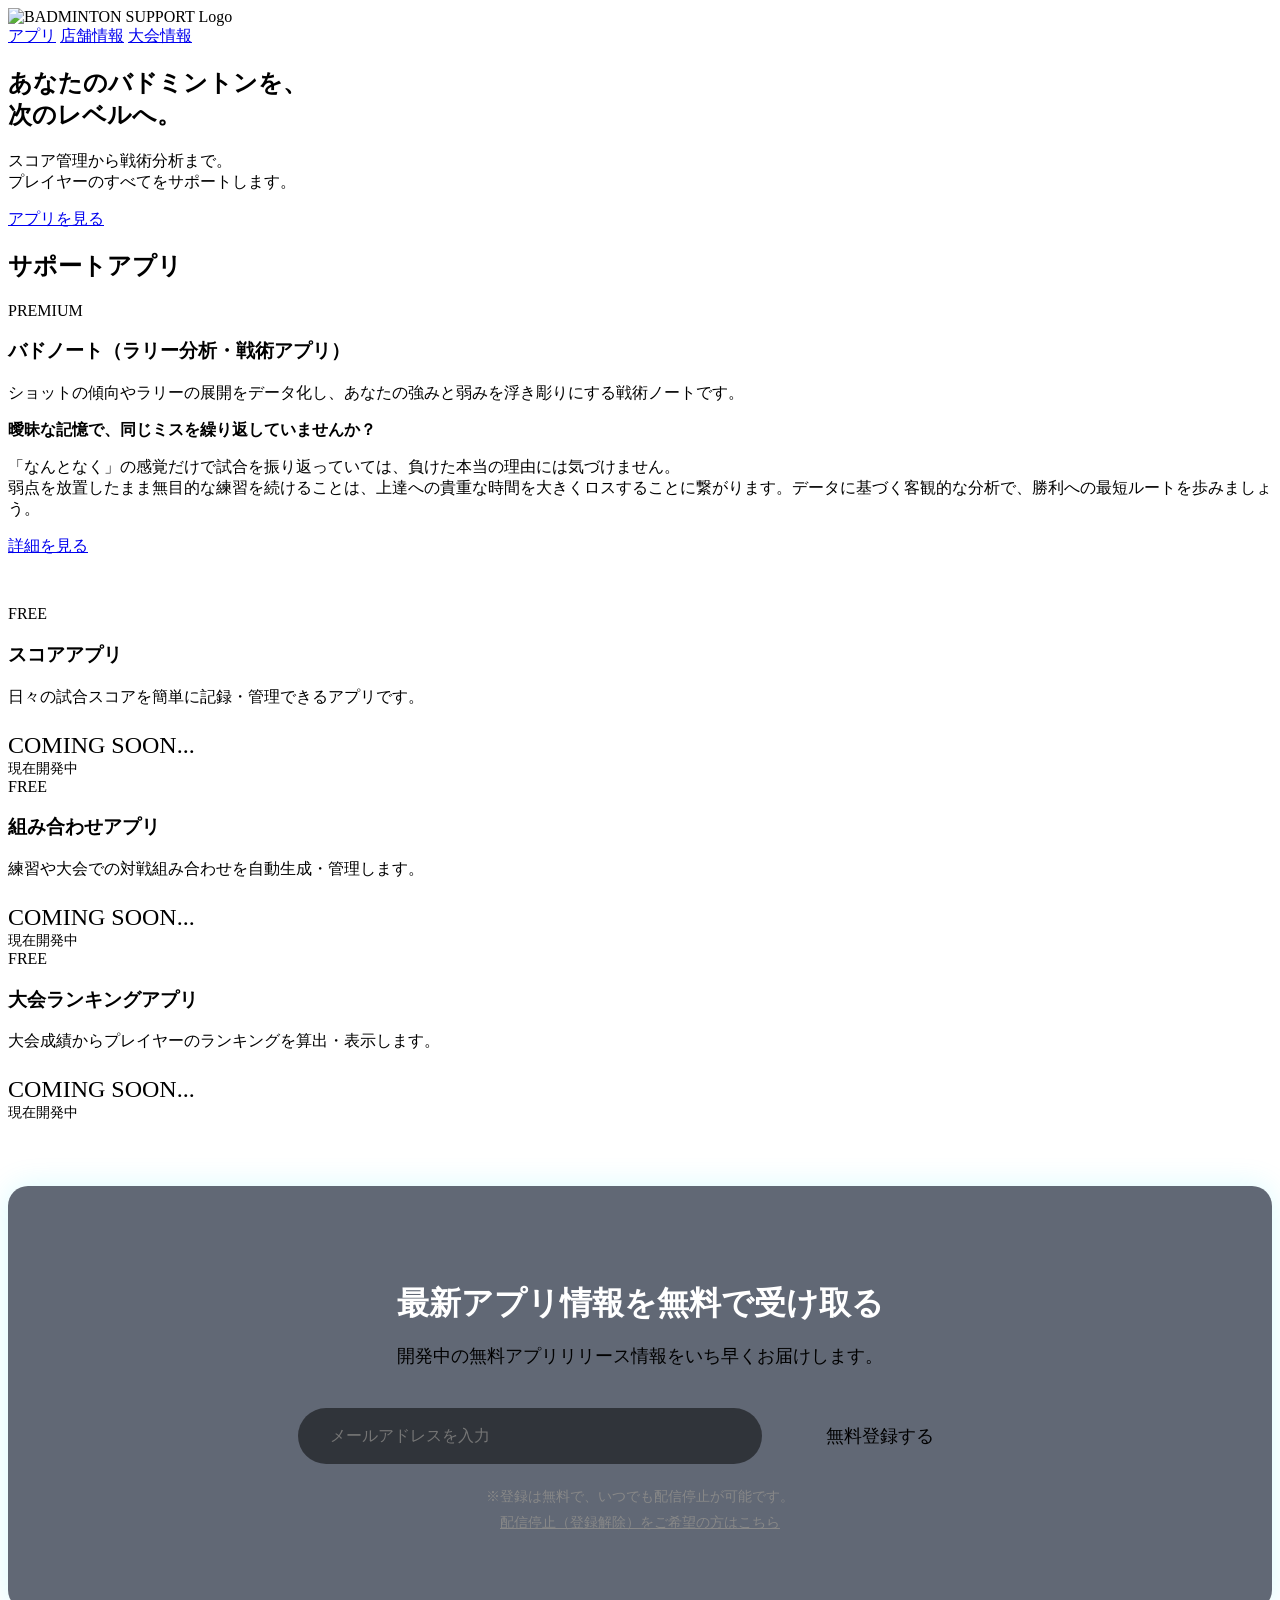
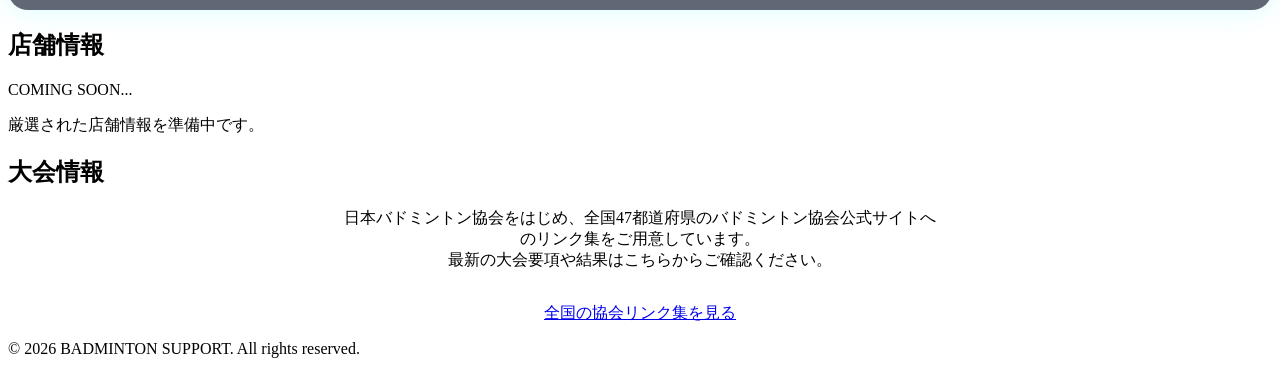
==== index.html @ eb065bf3 "Add files via upload" ====
<!DOCTYPE html>
<html lang="ja">
<head>
    <meta charset="UTF-8">
    <meta name="viewport" content="width=device-width, initial-scale=1.0">
    <title>BADMINTON SUPPORT</title>
    <meta name="description" content="バドミントンアプリ、大会、店舗、講習会情報の総合ポータル">
    <link rel="stylesheet" href="style.css">
    <link href="https://fonts.googleapis.com/css2?family=Inter:wght@400;700;900&family=Noto+Sans+JP:wght@400;700;900&display=swap" rel="stylesheet">
</head>
<body>
    <header class="header">
        <div class="logo">
            <img src="assets/logo.png" alt="BADMINTON SUPPORT Logo">
        </div>
        <nav class="nav">
            <a href="#apps">アプリ</a>
            <a href="#shop">店舗情報</a>
            <a href="tournaments.html">大会情報</a>
        </nav>
    </header>

    <main>
        <section class="hero">
            <div class="hero-bg-shapes">
                <div class="shape shape-1"></div>
                <div class="shape shape-2"></div>
            </div>
            <div class="hero-content">
                <h1>あなたのバドミントンを、<br>次のレベルへ。</h1>
                <p>スコア管理から戦術分析まで。<br>プレイヤーのすべてをサポートします。</p>
                <a href="#apps" class="cta-button">アプリを見る</a>
            </div>
        </section>

        <section id="apps" class="section">
            <h2 class="section-title">サポートアプリ</h2>
            
            <!-- 有料アプリ（先頭に配置） -->
            <div class="app-card paid" style="margin-bottom: 3rem;">
                <span class="badge paid-badge">PREMIUM</span>
                <h3>バドノート（ラリー分析・戦術アプリ）</h3>
                <p class="app-desc">ショットの傾向やラリーの展開をデータ化し、あなたの強みと弱みを浮き彫りにする戦術ノートです。</p>
                <div class="psych-box danger">
                    <p><strong>曖昧な記憶で、同じミスを繰り返していませんか？</strong></p>
                    <p>「なんとなく」の感覚だけで試合を振り返っていては、負けた本当の理由には気づけません。<br>弱点を放置したまま無目的な練習を続けることは、上達への貴重な時間を大きくロスすることに繋がります。データに基づく客観的な分析で、勝利への最短ルートを歩みましょう。</p>
                </div>
                <a href="https://badminton-tactics-shot-lp.web.app/" target="_blank" class="app-link premium-link">詳細を見る</a>
            </div>

            <div class="app-grid">
                <!-- 無料アプリ1 -->
                <div class="app-card free">
                    <span class="badge free-badge">FREE</span>
                    <h3>スコアアプリ</h3>
                    <p class="app-desc">日々の試合スコアを簡単に記録・管理できるアプリです。</p>
                    <div class="coming-soon-small">
                        <p class="glitch-text" data-text="COMING SOON..." style="font-size: 1.5rem; margin-bottom: 0;">COMING SOON...</p>
                        <span style="color: var(--text-muted); font-size: 0.9rem;">現在開発中</span>
                    </div>
                </div>

                <!-- 無料アプリ2 -->
                <div class="app-card free">
                    <span class="badge free-badge">FREE</span>
                    <h3>組み合わせアプリ</h3>
                    <p class="app-desc">練習や大会での対戦組み合わせを自動生成・管理します。</p>
                    <div class="coming-soon-small">
                        <p class="glitch-text" data-text="COMING SOON..." style="font-size: 1.5rem; margin-bottom: 0;">COMING SOON...</p>
                        <span style="color: var(--text-muted); font-size: 0.9rem;">現在開発中</span>
                    </div>
                </div>

                <!-- 無料アプリ3 -->
                <div class="app-card free">
                    <span class="badge free-badge">FREE</span>
                    <h3>大会ランキングアプリ</h3>
                    <p class="app-desc">大会成績からプレイヤーのランキングを算出・表示します。</p>
                    <div class="coming-soon-small">
                        <p class="glitch-text" data-text="COMING SOON..." style="font-size: 1.5rem; margin-bottom: 0;">COMING SOON...</p>
                        <span style="color: var(--text-muted); font-size: 0.9rem;">現在開発中</span>
                    </div>
                </div>
            </div>

            <!-- アプリ情報 無料登録 -->
            <div class="registration-cta" style="margin-top: 4rem; text-align: center; background: rgba(30, 41, 59, 0.7); padding: 4rem 2rem; border-radius: 20px; border: 1px solid var(--accent-blue); box-shadow: 0 0 30px rgba(0, 229, 255, 0.15);">
                <h3 style="font-size: 2rem; margin-bottom: 1rem; color: #fff;">最新アプリ情報を無料で受け取る</h3>
                <p style="color: var(--text-muted); margin-bottom: 2.5rem; font-size: 1.1rem;">開発中の無料アプリリリース情報をいち早くお届けします。</p>
                <form action="#" method="POST" style="display: flex; justify-content: center; gap: 1rem; flex-wrap: wrap;">
                    <input type="email" placeholder="メールアドレスを入力" required style="padding: 1rem 2rem; width: 100%; max-width: 400px; border-radius: 30px; border: 1px solid var(--border-color); background: rgba(0,0,0,0.5); color: #fff; font-size: 1rem; outline: none; transition: border-color 0.3s;">
                    <button type="submit" class="cta-button" style="background: var(--accent-blue); color: var(--bg-color); border: none; cursor: pointer; padding: 1rem 3rem; font-size: 1.1rem;">無料登録する</button>
                </form>
                <p style="font-size: 0.85rem; color: #888; margin-top: 1.5rem;">※登録は無料で、いつでも配信停止が可能です。<br>
                <a href="https://docs.google.com/forms/d/e/XXXXX/viewform" target="_blank" style="color: var(--accent-blue); text-decoration: underline; margin-top: 0.5rem; display: inline-block;">配信停止（登録解除）をご希望の方はこちら</a></p>
            </div>
        </section>

        <section id="shop" class="section dark-section">
            <h2 class="section-title">店舗情報</h2>
            <div class="coming-soon">
                <p class="glitch-text" data-text="COMING SOON...">COMING SOON...</p>
                <span>厳選された店舗情報を準備中です。</span>
            </div>
        </section>

        <section id="tournament" class="section">
            <h2 class="section-title">大会情報</h2>
            <div style="text-align: center; max-width: 600px; margin: 0 auto;">
                <p class="section-desc" style="margin-bottom: 2rem;">日本バドミントン協会をはじめ、全国47都道府県のバドミントン協会公式サイトへのリンク集をご用意しています。<br>最新の大会要項や結果はこちらからご確認ください。</p>
                <a href="tournaments.html" class="cta-button">全国の協会リンク集を見る</a>
            </div>
        </section>
    </main>

    <footer>
        <p>&copy; 2026 BADMINTON SUPPORT. All rights reserved.</p>
    </footer>

    <script src="script.js"></script>
</body>
</html>
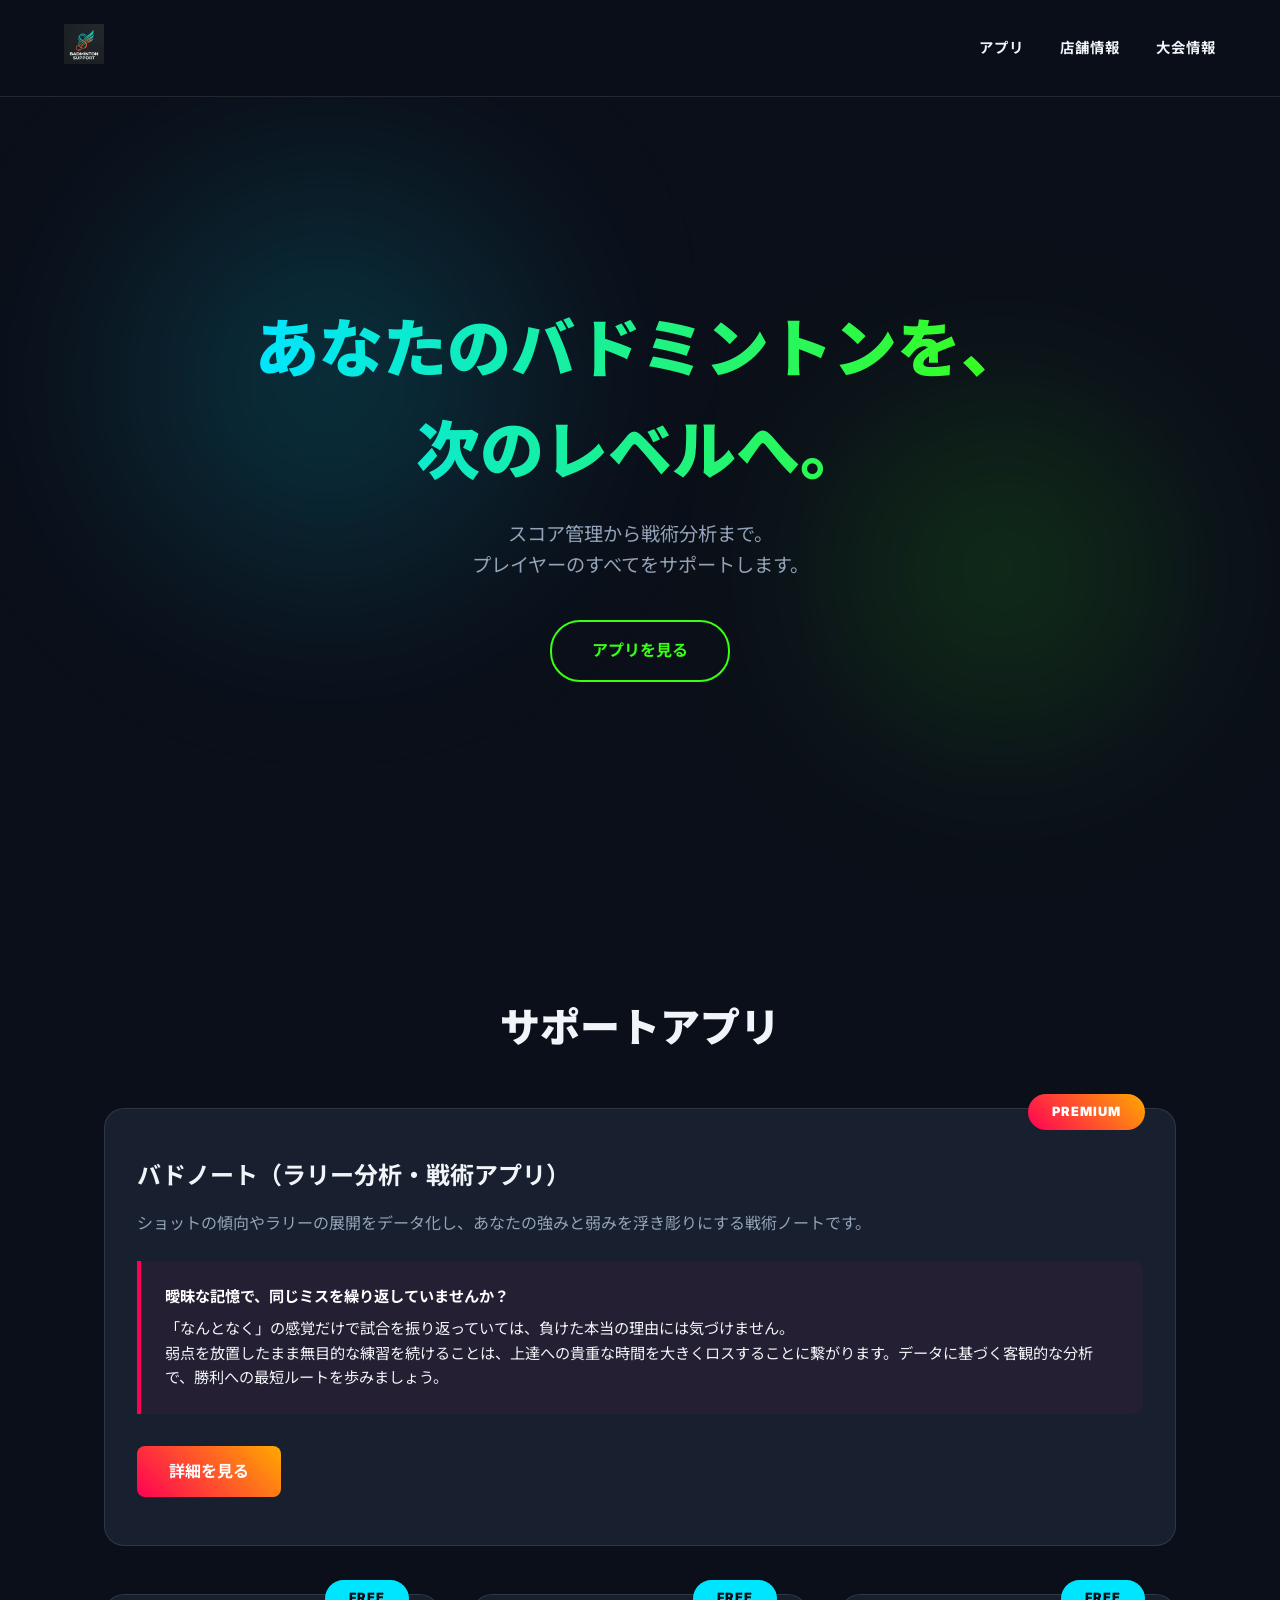
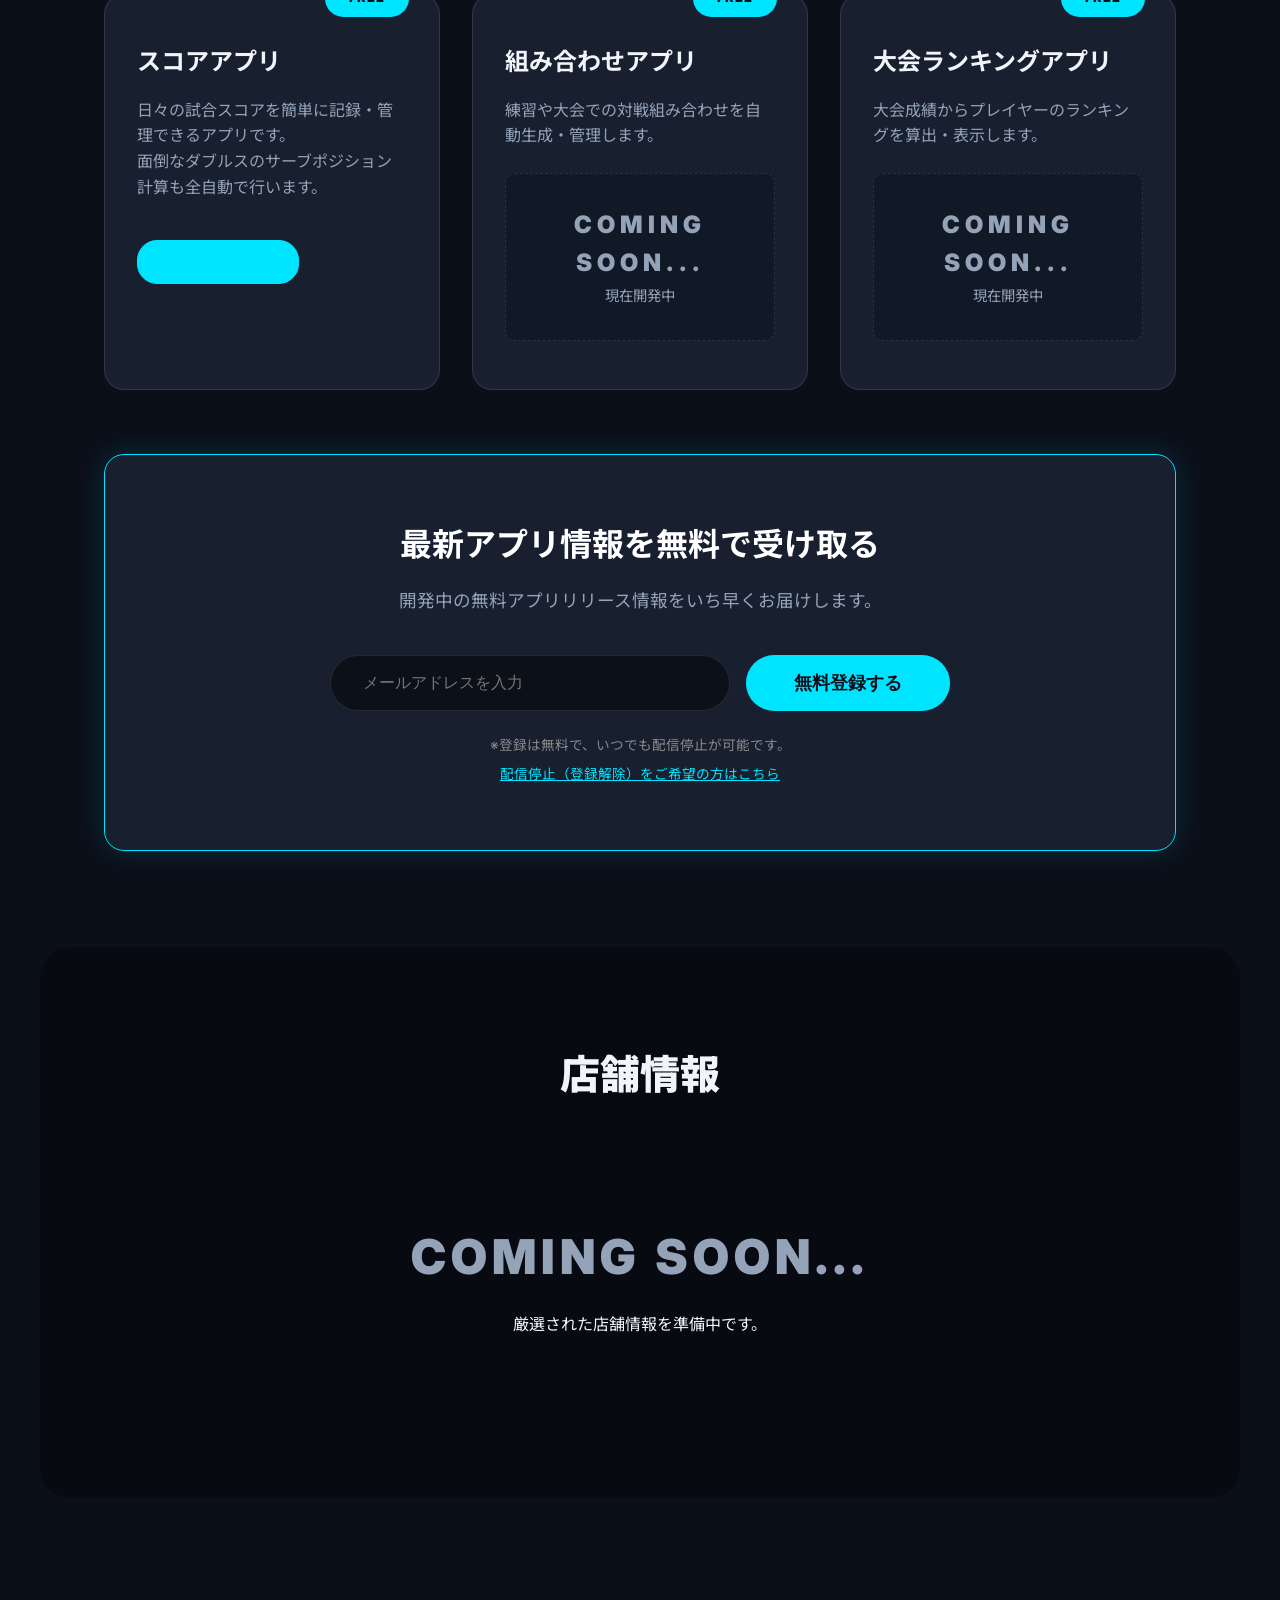
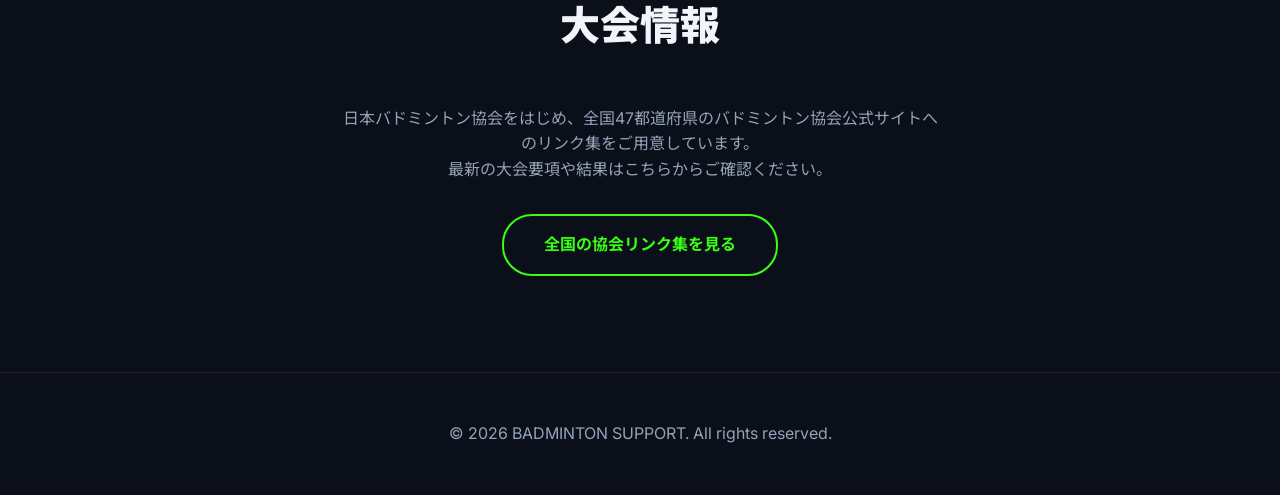
==== commit cc623548: "Add files via upload" ====
--- a/index.html
+++ b/index.html
@@ -53,11 +53,8 @@
                 <div class="app-card free">
                     <span class="badge free-badge">FREE</span>
                     <h3>スコアアプリ</h3>
-                    <p class="app-desc">日々の試合スコアを簡単に記録・管理できるアプリです。</p>
-                    <div class="coming-soon-small">
-                        <p class="glitch-text" data-text="COMING SOON..." style="font-size: 1.5rem; margin-bottom: 0;">COMING SOON...</p>
-                        <span style="color: var(--text-muted); font-size: 0.9rem;">現在開発中</span>
-                    </div>
+                    <p class="app-desc">日々の試合スコアを簡単に記録・管理できるアプリです。<br>面倒なダブルスのサーブポジション計算も全自動で行います。</p>
+                    <a href="../badminton-score-app/index.html" class="app-link" style="color: #00e5ff; text-decoration: none; font-weight: bold; display: inline-block; margin-top: 1rem; padding: 0.5rem 1.5rem; border: 1px solid #00e5ff; border-radius: 20px; transition: all 0.3s;">無料で利用する</a>
                 </div>
 
                 <!-- 無料アプリ2 -->
--- a/style.css
+++ b/style.css
@@ -0,0 +1,327 @@
+:root {
+    --bg-color: #0b0f19;
+    --text-color: #f1f5f9;
+    --text-muted: #94a3b8;
+    --accent-neon: #39ff14;
+    --accent-blue: #00e5ff;
+    --card-bg: rgba(30, 41, 59, 0.7);
+    --border-color: rgba(255, 255, 255, 0.1);
+}
+
+* {
+    margin: 0;
+    padding: 0;
+    box-sizing: border-box;
+}
+
+body {
+    font-family: 'Inter', 'Noto Sans JP', sans-serif;
+    background-color: var(--bg-color);
+    color: var(--text-color);
+    line-height: 1.6;
+    overflow-x: hidden;
+}
+
+/* Header */
+.header {
+    display: flex;
+    justify-content: space-between;
+    align-items: center;
+    padding: 1.5rem 5%;
+    background: rgba(11, 15, 25, 0.9);
+    backdrop-filter: blur(10px);
+    position: fixed;
+    width: 100%;
+    top: 0;
+    z-index: 100;
+    border-bottom: 1px solid var(--border-color);
+}
+
+.logo img {
+    height: 40px;
+    width: auto;
+}
+
+.nav a {
+    color: var(--text-color);
+    text-decoration: none;
+    margin-left: 2rem;
+    font-size: 0.9rem;
+    font-weight: 700;
+    letter-spacing: 1px;
+    transition: color 0.3s;
+}
+
+.nav a:hover {
+    color: var(--accent-neon);
+}
+
+/* Hero Section */
+.hero {
+    height: 100vh;
+    display: flex;
+    align-items: center;
+    justify-content: center;
+    text-align: center;
+    position: relative;
+    padding-top: 80px;
+}
+
+.hero-content {
+    position: relative;
+    z-index: 10;
+}
+
+.hero h1 {
+    font-size: 4rem;
+    font-weight: 900;
+    background: linear-gradient(90deg, var(--accent-blue), var(--accent-neon));
+    -webkit-background-clip: text;
+    -webkit-text-fill-color: transparent;
+    margin-bottom: 1rem;
+}
+
+.hero p {
+    font-size: 1.2rem;
+    color: var(--text-muted);
+    margin-bottom: 2.5rem;
+}
+
+.cta-button {
+    display: inline-block;
+    padding: 1rem 2.5rem;
+    background: transparent;
+    border: 2px solid var(--accent-neon);
+    color: var(--accent-neon);
+    text-decoration: none;
+    font-weight: 700;
+    border-radius: 30px;
+    transition: all 0.3s ease;
+}
+
+.cta-button:hover {
+    background: var(--accent-neon);
+    color: var(--bg-color);
+    box-shadow: 0 0 20px rgba(57, 255, 20, 0.4);
+}
+
+.hero-bg-shapes {
+    position: absolute;
+    top: 0;
+    left: 0;
+    width: 100%;
+    height: 100%;
+    overflow: hidden;
+    z-index: 1;
+}
+
+.shape {
+    position: absolute;
+    border-radius: 50%;
+    filter: blur(100px);
+}
+
+.shape-1 {
+    width: 400px;
+    height: 400px;
+    background: rgba(0, 229, 255, 0.15);
+    top: 20%;
+    left: 10%;
+    animation: float 10s infinite alternate;
+}
+
+.shape-2 {
+    width: 300px;
+    height: 300px;
+    background: rgba(57, 255, 20, 0.15);
+    bottom: 20%;
+    right: 10%;
+    animation: float 8s infinite alternate-reverse;
+}
+
+@keyframes float {
+    0% { transform: translateY(0) scale(1); }
+    100% { transform: translateY(-50px) scale(1.1); }
+}
+
+/* Sections */
+.section {
+    padding: 6rem 5%;
+    max-width: 1200px;
+    margin: 0 auto;
+}
+
+.section-title {
+    font-size: 2.5rem;
+    margin-bottom: 3rem;
+    text-align: center;
+    font-weight: 900;
+}
+
+.section-desc {
+    text-align: center;
+    margin-bottom: 3rem;
+    color: var(--text-muted);
+}
+
+/* App Grid */
+.app-grid {
+    display: grid;
+    grid-template-columns: repeat(auto-fit, minmax(280px, 1fr));
+    gap: 2rem;
+}
+
+.coming-soon-small {
+    text-align: center;
+    padding: 2rem 0;
+    background: rgba(0,0,0,0.2);
+    border-radius: 10px;
+    margin-top: 1.5rem;
+    border: 1px dashed var(--border-color);
+}
+
+.app-card {
+    background: var(--card-bg);
+    border: 1px solid var(--border-color);
+    border-radius: 20px;
+    padding: 3rem 2rem;
+    position: relative;
+    backdrop-filter: blur(10px);
+    transition: transform 0.3s ease, box-shadow 0.3s ease;
+}
+
+.app-card:hover {
+    transform: translateY(-10px);
+    box-shadow: 0 10px 30px rgba(0, 0, 0, 0.5);
+}
+
+.badge {
+    position: absolute;
+    top: -15px;
+    right: 30px;
+    padding: 0.5rem 1.5rem;
+    border-radius: 20px;
+    font-weight: 900;
+    font-size: 0.8rem;
+    letter-spacing: 1px;
+}
+
+.free-badge {
+    background: var(--accent-blue);
+    color: var(--bg-color);
+}
+
+.paid-badge {
+    background: linear-gradient(45deg, #ff0055, #ffaa00);
+    color: white;
+}
+
+.app-card h3 {
+    font-size: 1.5rem;
+    margin-bottom: 1rem;
+}
+
+.app-desc {
+    color: var(--text-muted);
+    margin-bottom: 1.5rem;
+}
+
+.psych-box {
+    background: rgba(255,255,255,0.05);
+    padding: 1.5rem;
+    border-left: 4px solid var(--accent-blue);
+    margin-bottom: 2rem;
+    border-radius: 0 10px 10px 0;
+    font-size: 0.95rem;
+}
+
+.psych-box.danger {
+    border-left-color: #ff0055;
+    background: rgba(255, 0, 85, 0.05);
+}
+
+.psych-box strong {
+    color: #fff;
+    display: block;
+    margin-bottom: 0.5rem;
+}
+
+.app-link {
+    display: inline-block;
+    padding: 0.8rem 2rem;
+    background: var(--accent-blue);
+    color: var(--bg-color);
+    text-decoration: none;
+    font-weight: 700;
+    border-radius: 8px;
+    transition: opacity 0.3s;
+}
+
+.premium-link {
+    background: linear-gradient(45deg, #ff0055, #ffaa00);
+    color: white;
+}
+
+.app-link:hover {
+    opacity: 0.8;
+}
+
+/* Shop Section */
+.dark-section {
+    background: rgba(0, 0, 0, 0.3);
+    border-radius: 30px;
+}
+
+.coming-soon {
+    text-align: center;
+    padding: 4rem 0;
+}
+
+.glitch-text {
+    font-size: 3rem;
+    font-weight: 900;
+    color: var(--text-muted);
+    letter-spacing: 5px;
+    margin-bottom: 1rem;
+}
+
+/* Tournament Section */
+.links-grid {
+    display: grid;
+    grid-template-columns: repeat(auto-fill, minmax(250px, 1fr));
+    gap: 1.5rem;
+}
+
+.pref-link {
+    display: block;
+    padding: 1.5rem;
+    background: var(--card-bg);
+    border: 1px solid var(--border-color);
+    color: var(--text-color);
+    text-decoration: none;
+    text-align: center;
+    border-radius: 10px;
+    font-weight: 700;
+    transition: all 0.3s ease;
+}
+
+.pref-link:hover {
+    background: rgba(255,255,255,0.1);
+    border-color: var(--accent-neon);
+    transform: scale(1.02);
+}
+
+/* Footer */
+footer {
+    text-align: center;
+    padding: 3rem;
+    border-top: 1px solid var(--border-color);
+    color: var(--text-muted);
+}
+
+/* Responsive */
+@media (max-width: 768px) {
+    .hero h1 { font-size: 2.5rem; }
+    .app-grid { grid-template-columns: 1fr; }
+    .nav { display: none; }
+}
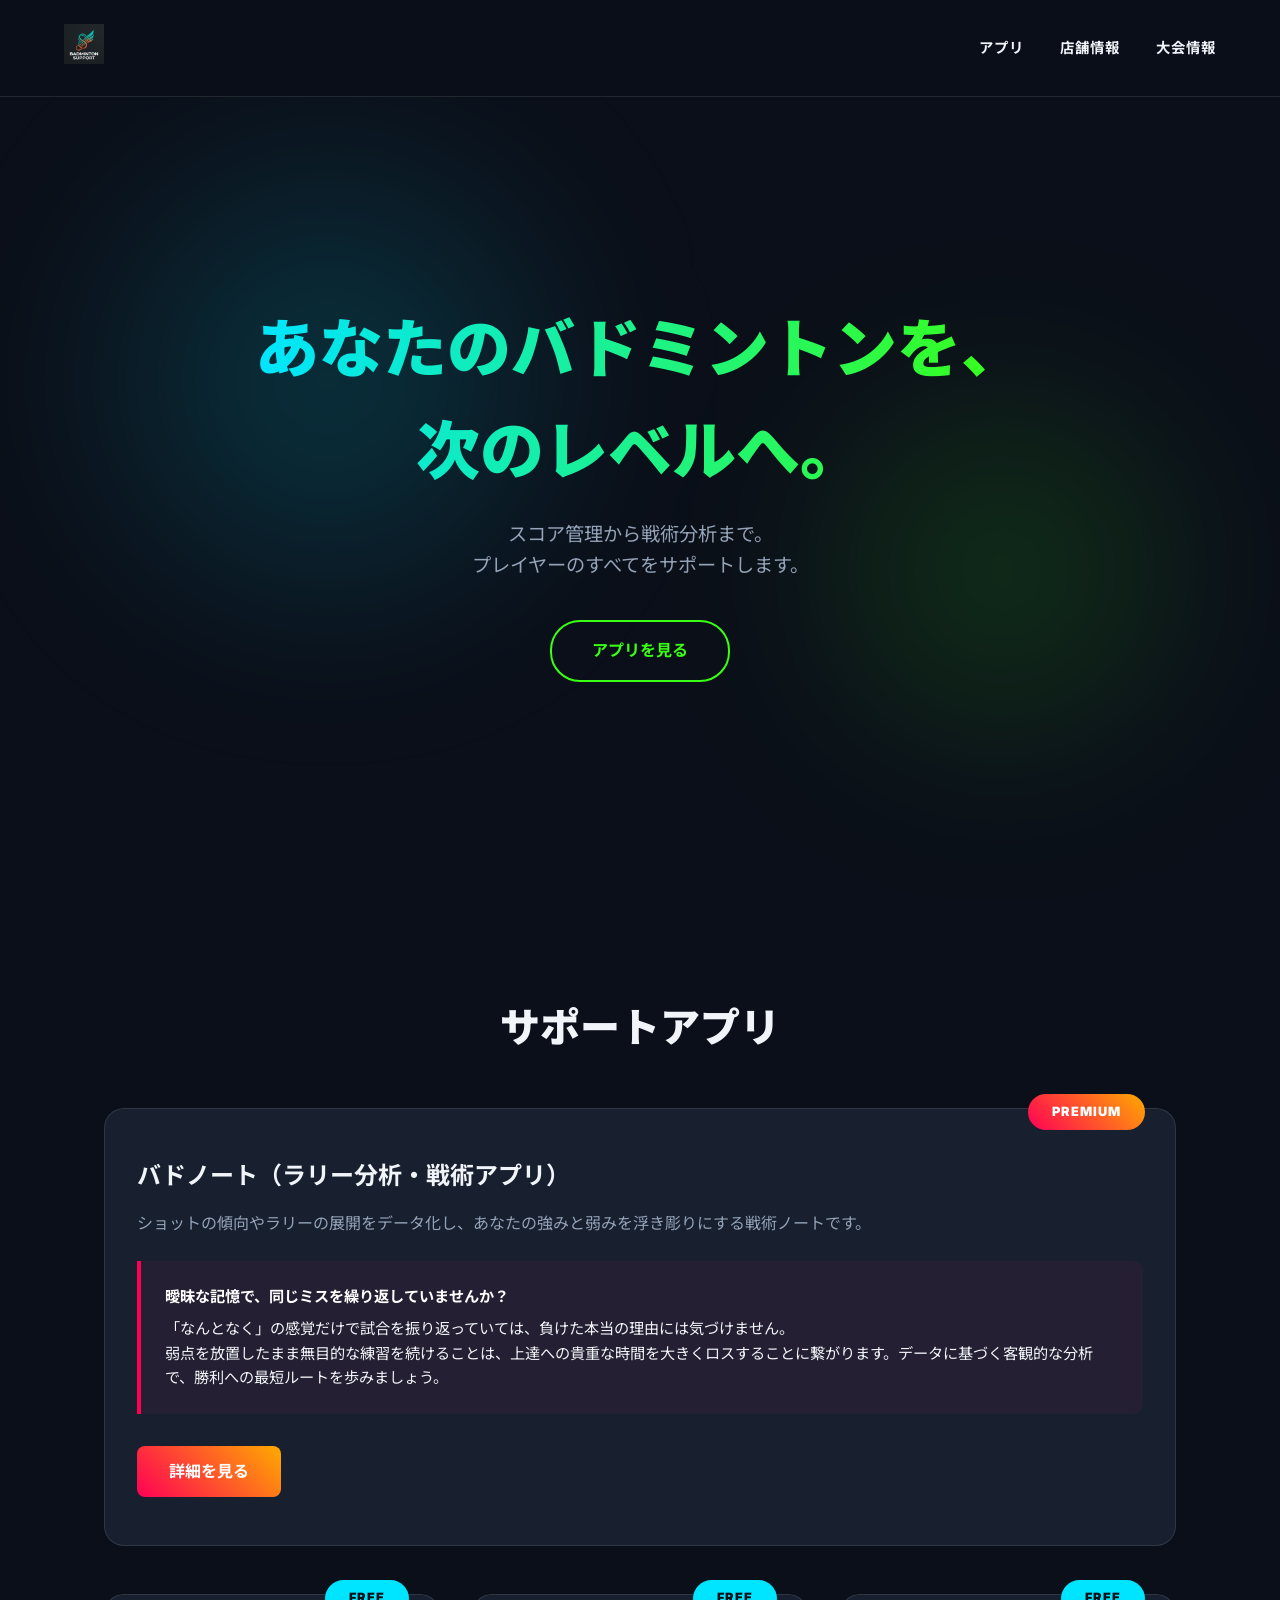
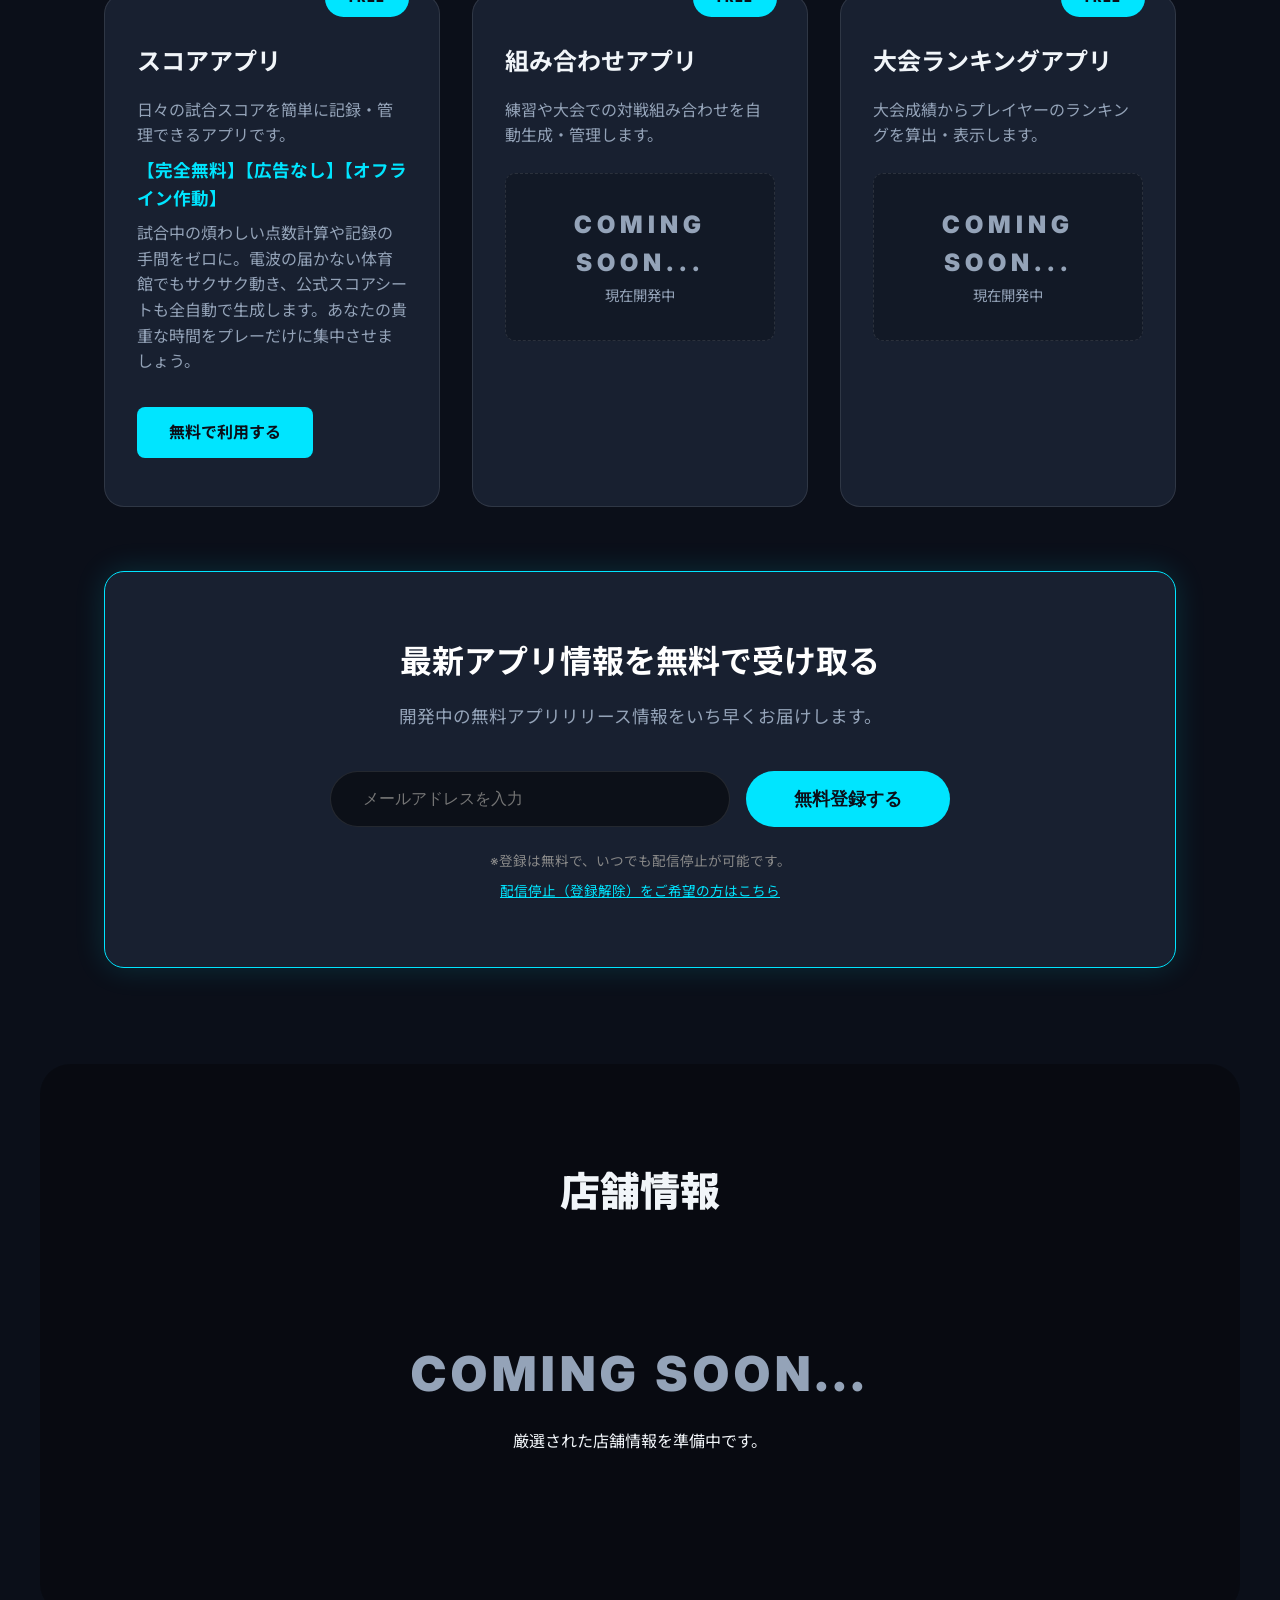
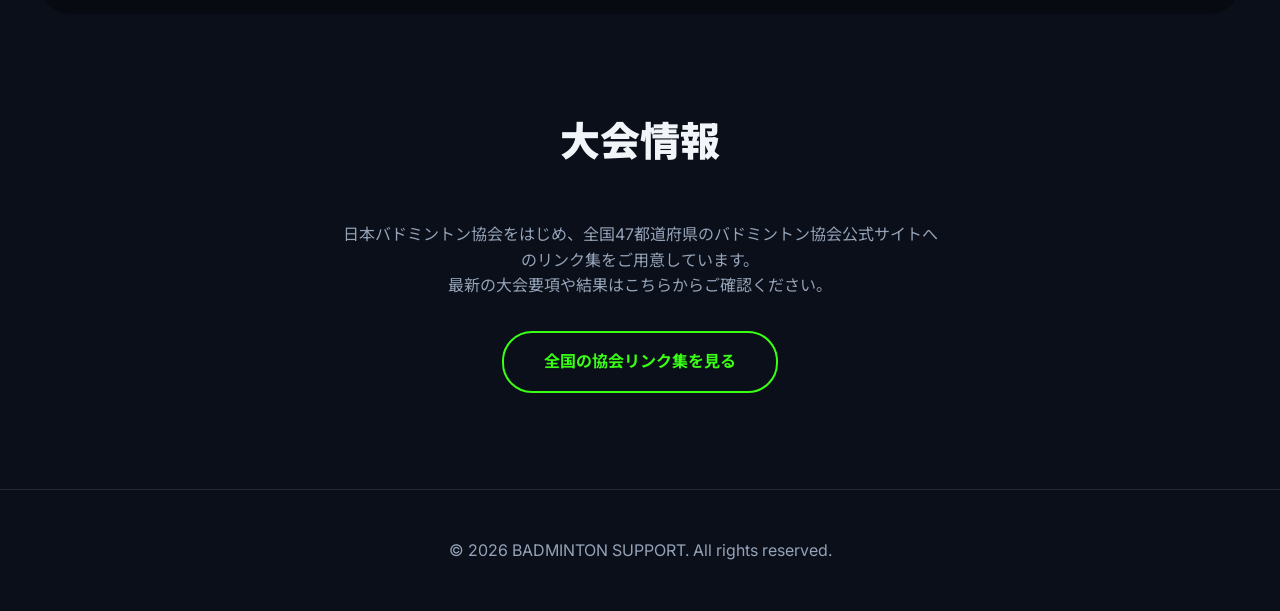
==== commit 5cffdc46: "Add files via upload" ====
--- a/index.html
+++ b/index.html
@@ -53,8 +53,12 @@
                 <div class="app-card free">
                     <span class="badge free-badge">FREE</span>
                     <h3>スコアアプリ</h3>
-                    <p class="app-desc">日々の試合スコアを簡単に記録・管理できるアプリです。<br>面倒なダブルスのサーブポジション計算も全自動で行います。</p>
-                    <a href="../badminton-score-app/index.html" class="app-link" style="color: #00e5ff; text-decoration: none; font-weight: bold; display: inline-block; margin-top: 1rem; padding: 0.5rem 1.5rem; border: 1px solid #00e5ff; border-radius: 20px; transition: all 0.3s;">無料で利用する</a>
+                    <p class="app-desc" style="margin-bottom: 2rem;">
+                        日々の試合スコアを簡単に記録・管理できるアプリです。<br>
+                        <strong style="color: var(--accent-blue); font-size: 1.1rem; display: inline-block; margin: 0.5rem 0;">【完全無料】【広告なし】【オフライン作動】</strong><br>
+                        試合中の煩わしい点数計算や記録の手間をゼロに。電波の届かない体育館でもサクサク動き、公式スコアシートも全自動で生成します。あなたの貴重な時間をプレーだけに集中させましょう。
+                    </p>
+                    <a href="../badminton-score-app/index.html" class="app-link">無料で利用する</a>
                 </div>
 
                 <!-- 無料アプリ2 -->
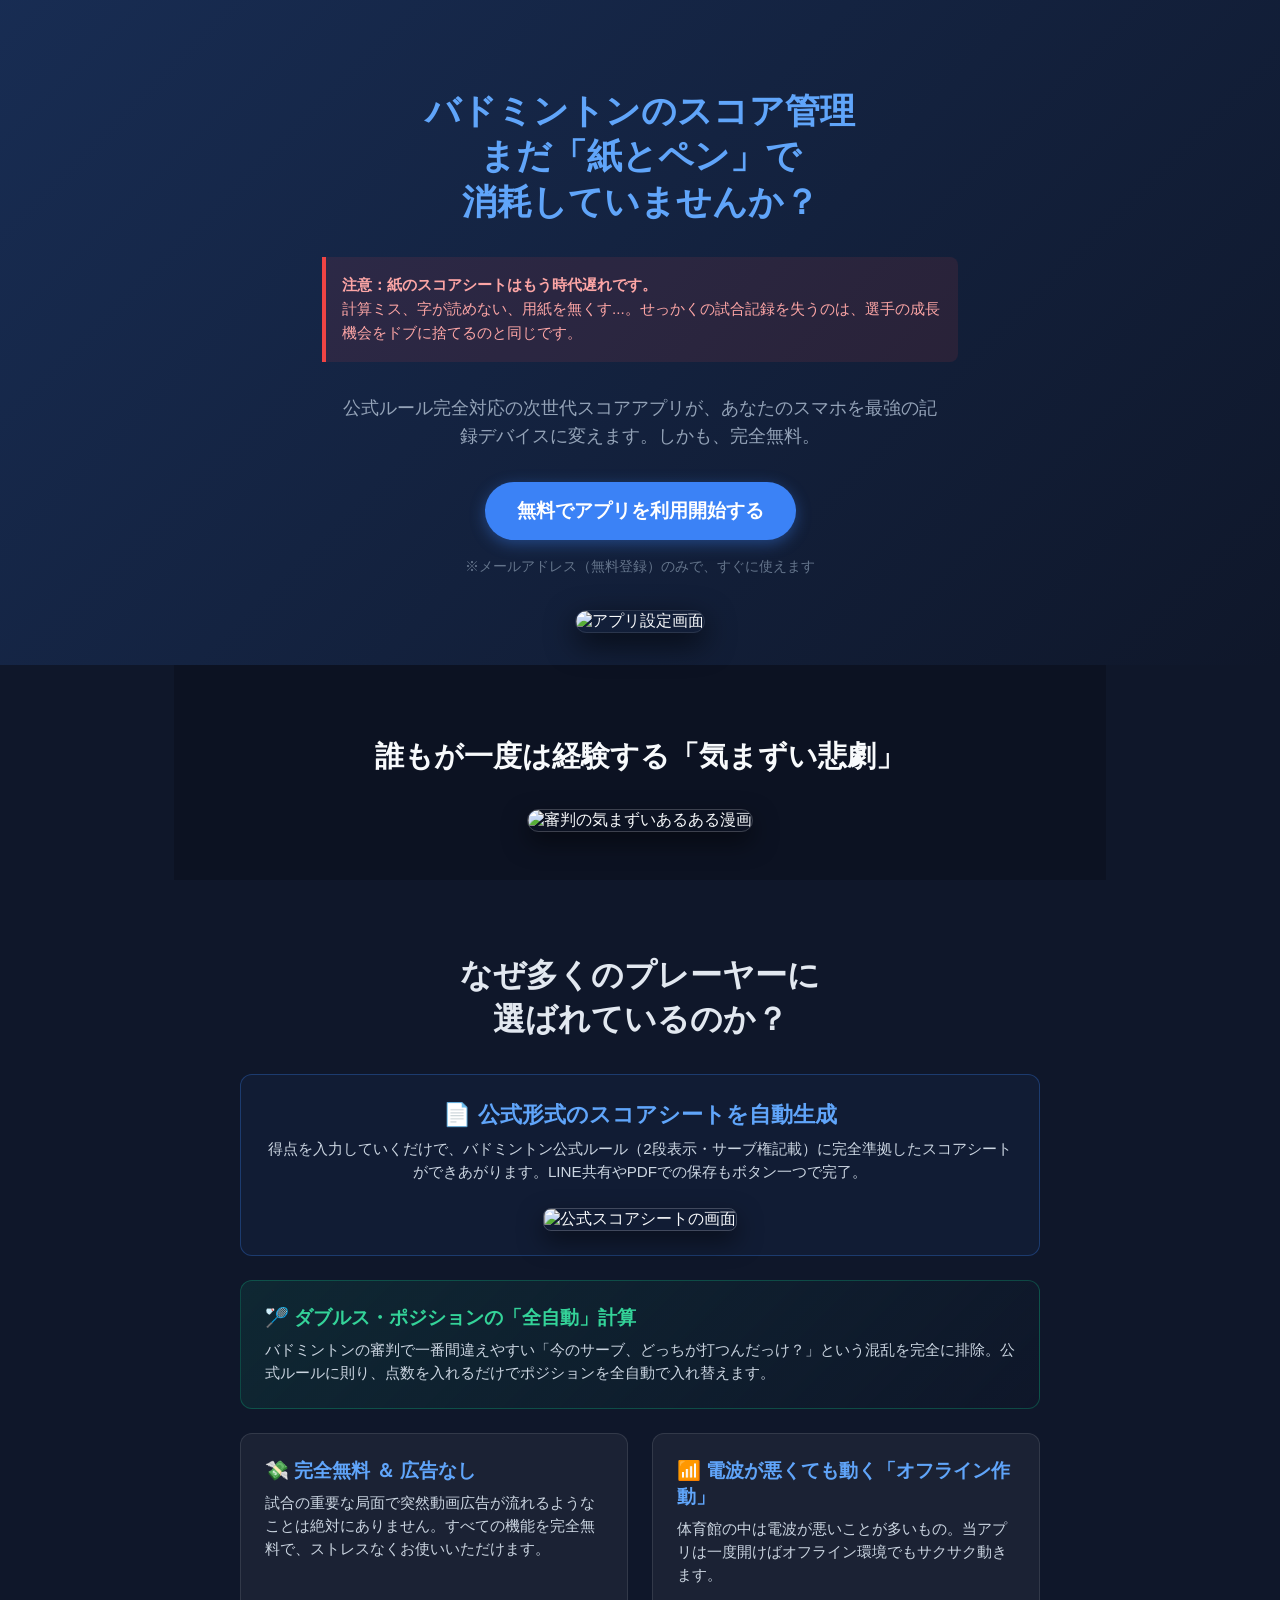
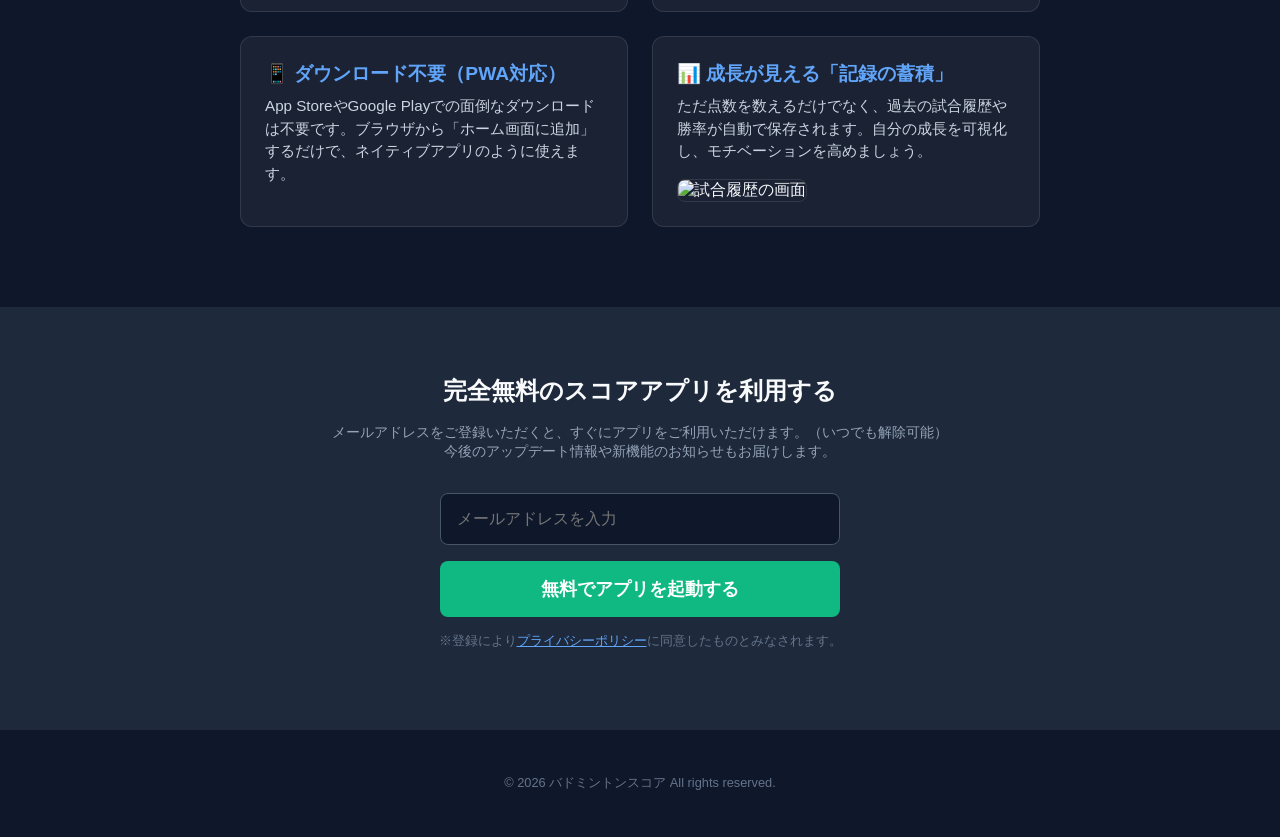
==== commit 0165bca2: "Add files via upload" ====
--- a/index.html
+++ b/index.html
@@ -1,123 +1,246 @@
 <!DOCTYPE html>
 <html lang="ja">
 <head>
-    <meta charset="UTF-8">
-    <meta name="viewport" content="width=device-width, initial-scale=1.0">
-    <title>BADMINTON SUPPORT</title>
-    <meta name="description" content="バドミントンアプリ、大会、店舗、講習会情報の総合ポータル">
-    <link rel="stylesheet" href="style.css">
-    <link href="https://fonts.googleapis.com/css2?family=Inter:wght@400;700;900&family=Noto+Sans+JP:wght@400;700;900&display=swap" rel="stylesheet">
+  <meta charset="UTF-8">
+  <meta name="viewport" content="width=device-width, initial-scale=1.0, maximum-scale=1.0, user-scalable=no">
+  <title>バドミントンスコア - 完全無料の次世代スコアアプリ</title>
+  <link rel="stylesheet" href="styles.css">
+  <style>
+    body {
+      background-color: #0f172a;
+      color: #f8fafc;
+      font-family: 'Inter', 'Outfit', sans-serif;
+      margin: 0;
+      padding: 0;
+      overflow-x: hidden;
+    }
+    .lp-header {
+      text-align: center;
+      padding: 4rem 1rem 2rem;
+      background: linear-gradient(135deg, rgba(59,130,246,0.2) 0%, rgba(15,23,42,1) 100%);
+    }
+    .lp-header h1 {
+      font-size: 2.2rem;
+      font-weight: 800;
+      color: #60a5fa;
+      margin-bottom: 1rem;
+      line-height: 1.3;
+    }
+    .lp-header p {
+      font-size: 1.1rem;
+      color: #94a3b8;
+      max-width: 600px;
+      margin: 0 auto 2rem;
+      line-height: 1.6;
+    }
+    .lp-cta {
+      display: inline-block;
+      background-color: #3b82f6;
+      color: white;
+      text-decoration: none;
+      font-size: 1.2rem;
+      font-weight: bold;
+      padding: 1rem 2rem;
+      border-radius: 50px;
+      box-shadow: 0 4px 15px rgba(59,130,246,0.4);
+      transition: all 0.3s ease;
+      margin-bottom: 1rem;
+    }
+    .lp-cta:hover {
+      background-color: #2563eb;
+      transform: translateY(-2px);
+      box-shadow: 0 6px 20px rgba(59,130,246,0.6);
+    }
+    .warning-box {
+      background: rgba(239, 68, 68, 0.1);
+      border-left: 4px solid #ef4444;
+      padding: 1rem;
+      margin: 2rem auto;
+      max-width: 600px;
+      text-align: left;
+      border-radius: 0 8px 8px 0;
+    }
+    .warning-box p {
+      color: #fca5a5;
+      margin: 0;
+      font-size: 0.95rem;
+    }
+    .features {
+      padding: 3rem 1rem;
+      max-width: 800px;
+      margin: 0 auto;
+    }
+    .features h2 {
+      text-align: center;
+      font-size: 2rem;
+      margin-bottom: 2rem;
+      color: #e2e8f0;
+    }
+    .feature-grid {
+      display: grid;
+      grid-template-columns: 1fr;
+      gap: 1.5rem;
+    }
+    @media (min-width: 600px) {
+      .feature-grid {
+        grid-template-columns: 1fr 1fr;
+      }
+    }
+    .feature-card {
+      background: rgba(255,255,255,0.05);
+      border: 1px solid rgba(255,255,255,0.1);
+      padding: 1.5rem;
+      border-radius: 12px;
+      transition: transform 0.3s;
+    }
+    .feature-card h3 {
+      font-size: 1.2rem;
+      color: #60a5fa;
+      margin-top: 0;
+      margin-bottom: 0.5rem;
+    }
+    .feature-card p {
+      color: #cbd5e1;
+      font-size: 0.95rem;
+      line-height: 1.5;
+      margin: 0;
+    }
+    .strong-point {
+      grid-column: 1 / -1;
+      background: linear-gradient(135deg, rgba(16,185,129,0.1) 0%, rgba(15,23,42,0.8) 100%);
+      border-color: rgba(16,185,129,0.3);
+    }
+    .strong-point h3 {
+      color: #34d399;
+    }
+    .opt-in {
+      background: #1e293b;
+      padding: 3rem 1rem;
+      text-align: center;
+      margin-top: 2rem;
+    }
+    .opt-in h2 {
+      color: #f8fafc;
+      margin-bottom: 1rem;
+      font-size: 1.5rem;
+    }
+    .opt-in p {
+      color: #94a3b8;
+      margin-bottom: 2rem;
+      font-size: 0.9rem;
+    }
+    .opt-in-form {
+      max-width: 400px;
+      margin: 0 auto;
+      display: flex;
+      flex-direction: column;
+      gap: 1rem;
+    }
+    .opt-in-form input {
+      padding: 1rem;
+      border-radius: 8px;
+      border: 1px solid #475569;
+      background: #0f172a;
+      color: #fff;
+      font-size: 1rem;
+    }
+    .opt-in-form button {
+      background: #10b981;
+      color: white;
+      border: none;
+      padding: 1rem;
+      border-radius: 8px;
+      font-size: 1.1rem;
+      font-weight: bold;
+      cursor: pointer;
+    }
+    .footer {
+      text-align: center;
+      padding: 2rem;
+      color: #64748b;
+      font-size: 0.8rem;
+    }
+  </style>
 </head>
 <body>
-    <header class="header">
-        <div class="logo">
-            <img src="assets/logo.png" alt="BADMINTON SUPPORT Logo">
-        </div>
-        <nav class="nav">
-            <a href="#apps">アプリ</a>
-            <a href="#shop">店舗情報</a>
-            <a href="tournaments.html">大会情報</a>
-        </nav>
-    </header>
-
-    <main>
-        <section class="hero">
-            <div class="hero-bg-shapes">
-                <div class="shape shape-1"></div>
-                <div class="shape shape-2"></div>
-            </div>
-            <div class="hero-content">
-                <h1>あなたのバドミントンを、<br>次のレベルへ。</h1>
-                <p>スコア管理から戦術分析まで。<br>プレイヤーのすべてをサポートします。</p>
-                <a href="#apps" class="cta-button">アプリを見る</a>
-            </div>
-        </section>
-
-        <section id="apps" class="section">
-            <h2 class="section-title">サポートアプリ</h2>
-            
-            <!-- 有料アプリ（先頭に配置） -->
-            <div class="app-card paid" style="margin-bottom: 3rem;">
-                <span class="badge paid-badge">PREMIUM</span>
-                <h3>バドノート（ラリー分析・戦術アプリ）</h3>
-                <p class="app-desc">ショットの傾向やラリーの展開をデータ化し、あなたの強みと弱みを浮き彫りにする戦術ノートです。</p>
-                <div class="psych-box danger">
-                    <p><strong>曖昧な記憶で、同じミスを繰り返していませんか？</strong></p>
-                    <p>「なんとなく」の感覚だけで試合を振り返っていては、負けた本当の理由には気づけません。<br>弱点を放置したまま無目的な練習を続けることは、上達への貴重な時間を大きくロスすることに繋がります。データに基づく客観的な分析で、勝利への最短ルートを歩みましょう。</p>
-                </div>
-                <a href="https://badminton-tactics-shot-lp.web.app/" target="_blank" class="app-link premium-link">詳細を見る</a>
-            </div>
-
-            <div class="app-grid">
-                <!-- 無料アプリ1 -->
-                <div class="app-card free">
-                    <span class="badge free-badge">FREE</span>
-                    <h3>スコアアプリ</h3>
-                    <p class="app-desc" style="margin-bottom: 2rem;">
-                        日々の試合スコアを簡単に記録・管理できるアプリです。<br>
-                        <strong style="color: var(--accent-blue); font-size: 1.1rem; display: inline-block; margin: 0.5rem 0;">【完全無料】【広告なし】【オフライン作動】</strong><br>
-                        試合中の煩わしい点数計算や記録の手間をゼロに。電波の届かない体育館でもサクサク動き、公式スコアシートも全自動で生成します。あなたの貴重な時間をプレーだけに集中させましょう。
-                    </p>
-                    <a href="../badminton-score-app/index.html" class="app-link">無料で利用する</a>
-                </div>
-
-                <!-- 無料アプリ2 -->
-                <div class="app-card free">
-                    <span class="badge free-badge">FREE</span>
-                    <h3>組み合わせアプリ</h3>
-                    <p class="app-desc">練習や大会での対戦組み合わせを自動生成・管理します。</p>
-                    <div class="coming-soon-small">
-                        <p class="glitch-text" data-text="COMING SOON..." style="font-size: 1.5rem; margin-bottom: 0;">COMING SOON...</p>
-                        <span style="color: var(--text-muted); font-size: 0.9rem;">現在開発中</span>
-                    </div>
-                </div>
-
-                <!-- 無料アプリ3 -->
-                <div class="app-card free">
-                    <span class="badge free-badge">FREE</span>
-                    <h3>大会ランキングアプリ</h3>
-                    <p class="app-desc">大会成績からプレイヤーのランキングを算出・表示します。</p>
-                    <div class="coming-soon-small">
-                        <p class="glitch-text" data-text="COMING SOON..." style="font-size: 1.5rem; margin-bottom: 0;">COMING SOON...</p>
-                        <span style="color: var(--text-muted); font-size: 0.9rem;">現在開発中</span>
-                    </div>
-                </div>
-            </div>
-
-            <!-- アプリ情報 無料登録 -->
-            <div class="registration-cta" style="margin-top: 4rem; text-align: center; background: rgba(30, 41, 59, 0.7); padding: 4rem 2rem; border-radius: 20px; border: 1px solid var(--accent-blue); box-shadow: 0 0 30px rgba(0, 229, 255, 0.15);">
-                <h3 style="font-size: 2rem; margin-bottom: 1rem; color: #fff;">最新アプリ情報を無料で受け取る</h3>
-                <p style="color: var(--text-muted); margin-bottom: 2.5rem; font-size: 1.1rem;">開発中の無料アプリリリース情報をいち早くお届けします。</p>
-                <form action="#" method="POST" style="display: flex; justify-content: center; gap: 1rem; flex-wrap: wrap;">
-                    <input type="email" placeholder="メールアドレスを入力" required style="padding: 1rem 2rem; width: 100%; max-width: 400px; border-radius: 30px; border: 1px solid var(--border-color); background: rgba(0,0,0,0.5); color: #fff; font-size: 1rem; outline: none; transition: border-color 0.3s;">
-                    <button type="submit" class="cta-button" style="background: var(--accent-blue); color: var(--bg-color); border: none; cursor: pointer; padding: 1rem 3rem; font-size: 1.1rem;">無料登録する</button>
-                </form>
-                <p style="font-size: 0.85rem; color: #888; margin-top: 1.5rem;">※登録は無料で、いつでも配信停止が可能です。<br>
-                <a href="https://docs.google.com/forms/d/e/XXXXX/viewform" target="_blank" style="color: var(--accent-blue); text-decoration: underline; margin-top: 0.5rem; display: inline-block;">配信停止（登録解除）をご希望の方はこちら</a></p>
-            </div>
-        </section>
-
-        <section id="shop" class="section dark-section">
-            <h2 class="section-title">店舗情報</h2>
-            <div class="coming-soon">
-                <p class="glitch-text" data-text="COMING SOON...">COMING SOON...</p>
-                <span>厳選された店舗情報を準備中です。</span>
-            </div>
-        </section>
-
-        <section id="tournament" class="section">
-            <h2 class="section-title">大会情報</h2>
-            <div style="text-align: center; max-width: 600px; margin: 0 auto;">
-                <p class="section-desc" style="margin-bottom: 2rem;">日本バドミントン協会をはじめ、全国47都道府県のバドミントン協会公式サイトへのリンク集をご用意しています。<br>最新の大会要項や結果はこちらからご確認ください。</p>
-                <a href="tournaments.html" class="cta-button">全国の協会リンク集を見る</a>
-            </div>
-        </section>
-    </main>
-
-    <footer>
-        <p>&copy; 2026 BADMINTON SUPPORT. All rights reserved.</p>
-    </footer>
-
-    <script src="script.js"></script>
+
+  <header class="lp-header">
+    <h1>バドミントンのスコア管理<br>まだ「紙とペン」で<br>消耗していませんか？</h1>
+    
+    <div class="warning-box">
+      <p><strong>注意：紙のスコアシートはもう時代遅れです。</strong><br>
+      計算ミス、字が読めない、用紙を無くす...。せっかくの試合記録を失うのは、選手の成長機会をドブに捨てるのと同じです。</p>
+    </div>
+
+    <p>公式ルール完全対応の次世代スコアアプリが、あなたのスマホを最強の記録デバイスに変えます。しかも、完全無料。</p>
+    
+    <a href="#opt-in-section" class="lp-cta">無料でアプリを利用開始する</a>
+    <p style="font-size: 0.85rem; color: #64748b; margin-bottom: 2rem;">※メールアドレス（無料登録）のみで、すぐに使えます</p>
+    
+    <img src="screenshot-setup.png" alt="アプリ設定画面" style="max-width: 100%; max-height: 500px; border-radius: 12px; box-shadow: 0 10px 30px rgba(0,0,0,0.7); border: 1px solid rgba(255,255,255,0.1);">
+  </header>
+
+  <section class="comic-section" style="padding: 3rem 1rem; max-width: 900px; margin: 0 auto; background: rgba(0,0,0,0.2);">
+    <h2 style="text-align: center; color: #f8fafc; font-size: 1.8rem; margin-bottom: 2rem;">誰もが一度は経験する「気まずい悲劇」</h2>
+    <div style="text-align: center;">
+      <img src="comic.png" alt="審判の気まずいあるある漫画" style="max-width: 100%; border-radius: 12px; border: 1px solid rgba(255,255,255,0.2); box-shadow: 0 10px 25px rgba(0,0,0,0.5);">
+    </div>
+  </section>
+
+  <section class="features">
+    <h2>なぜ多くのプレーヤーに<br>選ばれているのか？</h2>
+    <div class="feature-grid">
+
+      <div class="feature-card" style="grid-column: 1 / -1; text-align: center; background: rgba(59, 130, 246, 0.05); border: 1px solid rgba(59, 130, 246, 0.3);">
+        <h3 style="color: #60a5fa; font-size: 1.4rem;">📄 公式形式のスコアシートを自動生成</h3>
+        <p style="margin-bottom: 1.5rem; color: #cbd5e1;">得点を入力していくだけで、バドミントン公式ルール（2段表示・サーブ権記載）に完全準拠したスコアシートができあがります。LINE共有やPDFでの保存もボタン一つで完了。</p>
+        <img src="screenshot-result.png" alt="公式スコアシートの画面" style="max-width: 100%; max-height: 400px; object-fit: contain; border-radius: 8px; border: 1px solid rgba(255,255,255,0.2); box-shadow: 0 10px 25px rgba(0,0,0,0.5);">
+      </div>
+      
+      <div class="feature-card strong-point">
+        <h3>🏸 ダブルス・ポジションの「全自動」計算</h3>
+        <p>バドミントンの審判で一番間違えやすい「今のサーブ、どっちが打つんだっけ？」という混乱を完全に排除。公式ルールに則り、点数を入れるだけでポジションを全自動で入れ替えます。</p>
+      </div>
+
+      <div class="feature-card">
+        <h3>💸 完全無料 ＆ 広告なし</h3>
+        <p>試合の重要な局面で突然動画広告が流れるようなことは絶対にありません。すべての機能を完全無料で、ストレスなくお使いいただけます。</p>
+      </div>
+
+      <div class="feature-card">
+        <h3>📶 電波が悪くても動く「オフライン作動」</h3>
+        <p>体育館の中は電波が悪いことが多いもの。当アプリは一度開けばオフライン環境でもサクサク動きます。</p>
+      </div>
+
+      <div class="feature-card">
+        <h3>📱 ダウンロード不要（PWA対応）</h3>
+        <p>App StoreやGoogle Playでの面倒なダウンロードは不要です。ブラウザから「ホーム画面に追加」するだけで、ネイティブアプリのように使えます。</p>
+      </div>
+
+      <div class="feature-card">
+        <h3>📊 成長が見える「記録の蓄積」</h3>
+        <p>ただ点数を数えるだけでなく、過去の試合履歴や勝率が自動で保存されます。自分の成長を可視化し、モチベーションを高めましょう。</p>
+        <img src="screenshot-home.png" alt="試合履歴の画面" style="max-width: 100%; border-radius: 8px; margin-top: 1rem; border: 1px solid rgba(255,255,255,0.1);">
+      </div>
+
+    </div>
+  </section>
+
+  <section id="opt-in-section" class="opt-in">
+    <h2>完全無料のスコアアプリを利用する</h2>
+    <p>メールアドレスをご登録いただくと、すぐにアプリをご利用いただけます。（いつでも解除可能）<br>今後のアップデート情報や新機能のお知らせもお届けします。</p>
+    <form class="opt-in-form" onsubmit="event.preventDefault(); window.location.href='./app.html';">
+      <input type="email" placeholder="メールアドレスを入力" required>
+      <button type="submit">無料でアプリを起動する</button>
+    </form>
+    <p style="font-size: 0.8rem; margin-top: 1rem; color: #64748b;">
+      ※登録により<a href="privacy.html" target="_blank" style="color: #60a5fa; text-decoration: underline;">プライバシーポリシー</a>に同意したものとみなされます。
+    </p>
+  </section>
+
+  <footer class="footer">
+    <p>&copy; 2026 バドミントンスコア All rights reserved.</p>
+  </footer>
+
 </body>
-</html>
+</html>
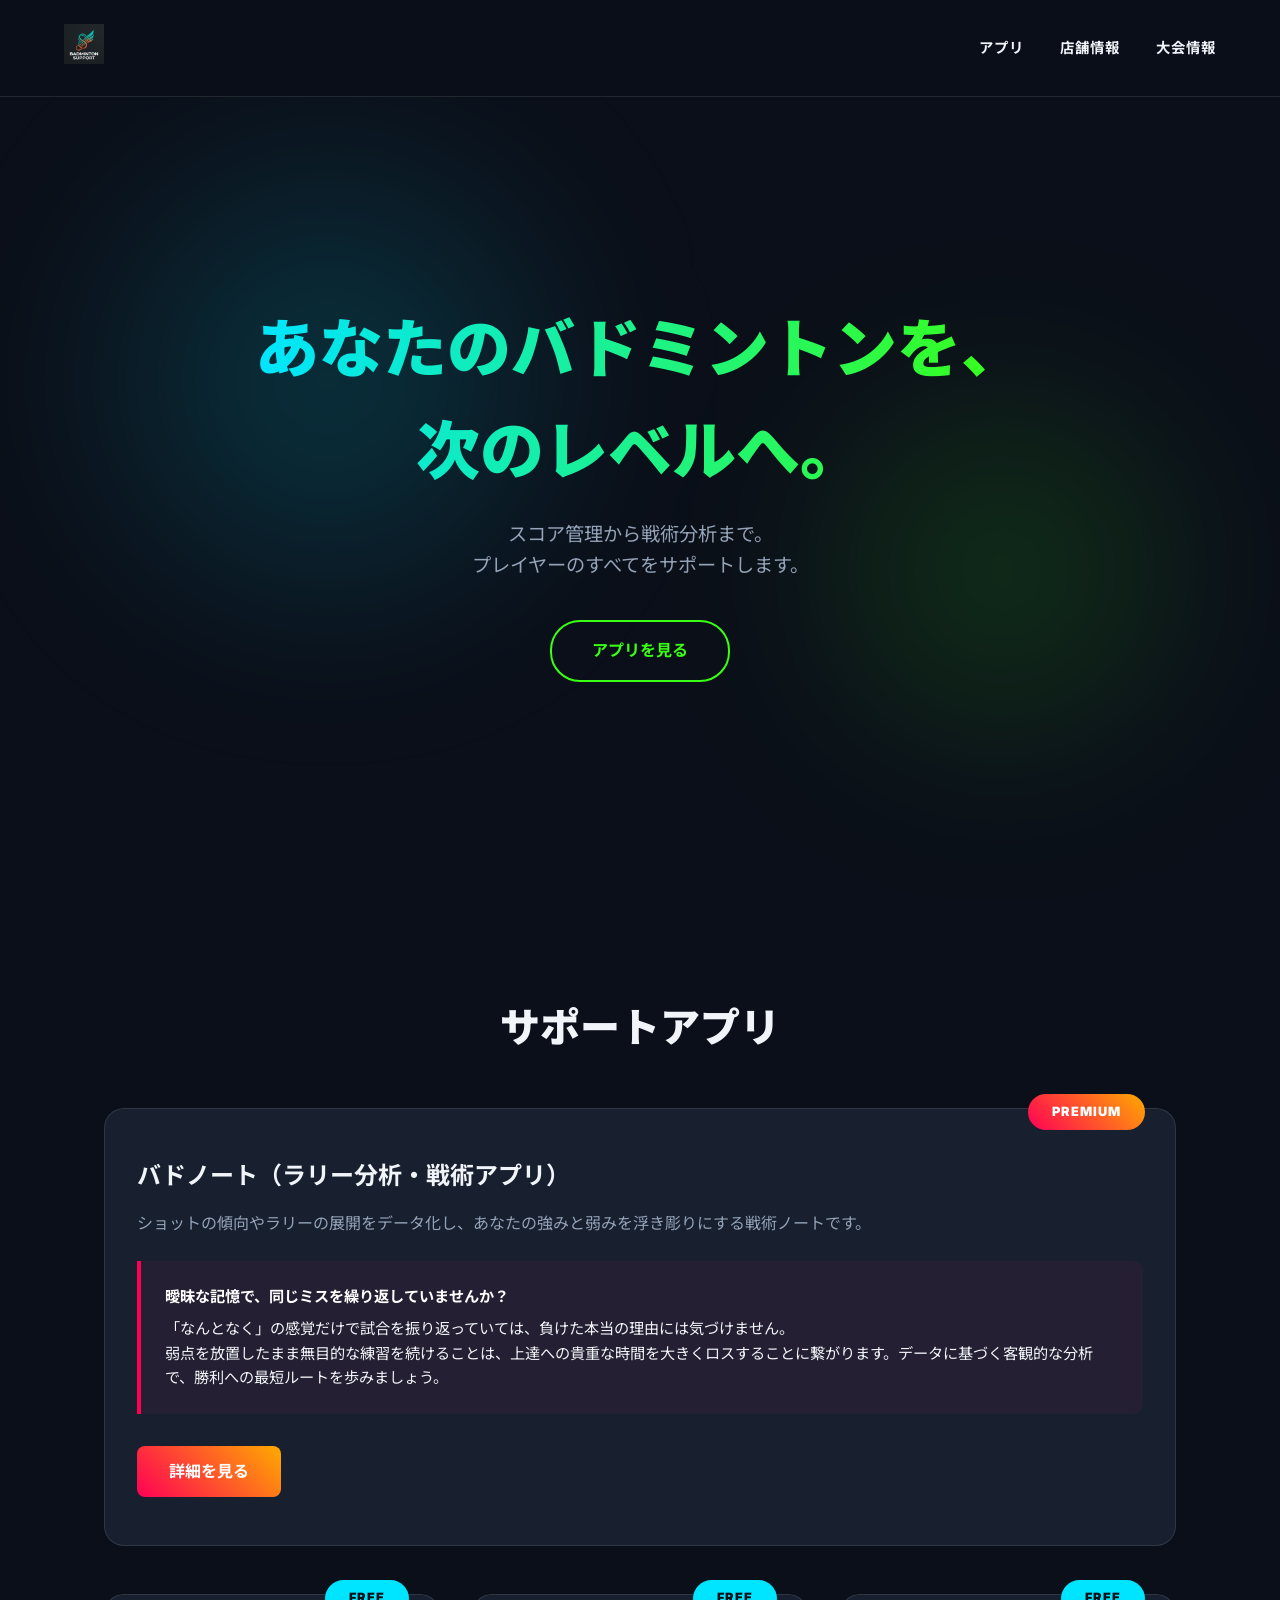
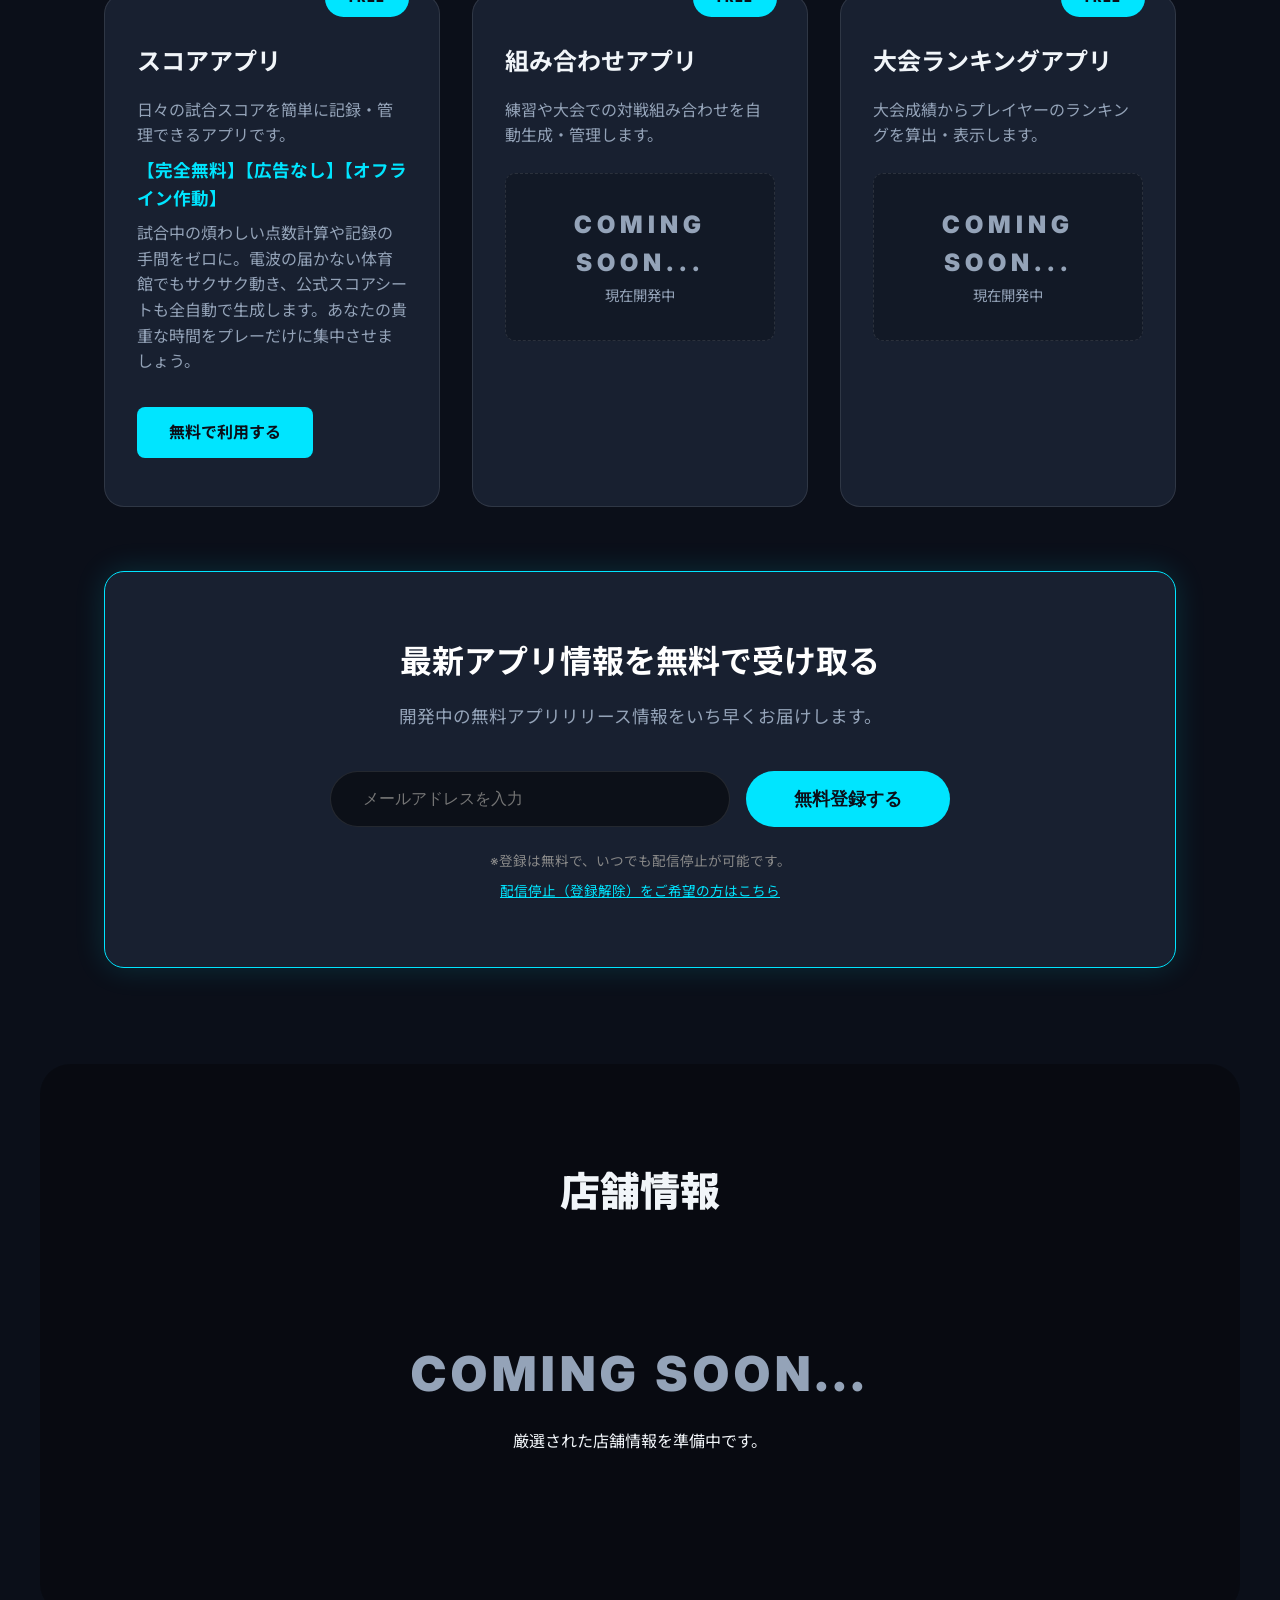
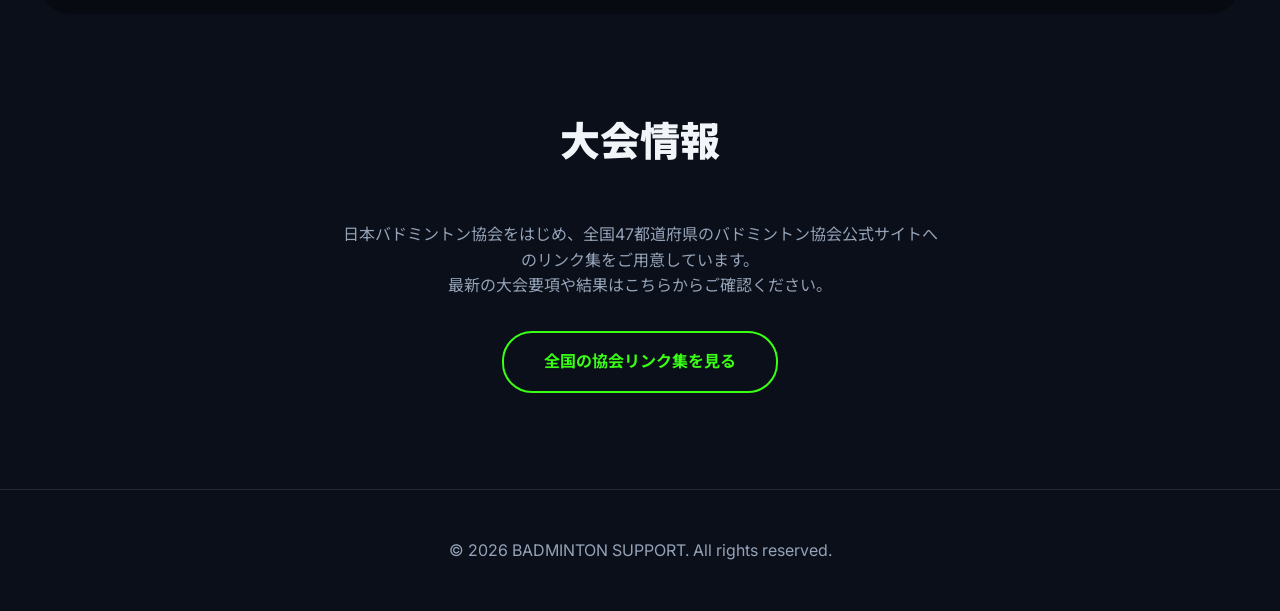
==== commit 843b70cf: "Add files via upload" ====
--- a/index.html
+++ b/index.html
@@ -1,246 +1,123 @@
 <!DOCTYPE html>
 <html lang="ja">
 <head>
-  <meta charset="UTF-8">
-  <meta name="viewport" content="width=device-width, initial-scale=1.0, maximum-scale=1.0, user-scalable=no">
-  <title>バドミントンスコア - 完全無料の次世代スコアアプリ</title>
-  <link rel="stylesheet" href="styles.css">
-  <style>
-    body {
-      background-color: #0f172a;
-      color: #f8fafc;
-      font-family: 'Inter', 'Outfit', sans-serif;
-      margin: 0;
-      padding: 0;
-      overflow-x: hidden;
-    }
-    .lp-header {
-      text-align: center;
-      padding: 4rem 1rem 2rem;
-      background: linear-gradient(135deg, rgba(59,130,246,0.2) 0%, rgba(15,23,42,1) 100%);
-    }
-    .lp-header h1 {
-      font-size: 2.2rem;
-      font-weight: 800;
-      color: #60a5fa;
-      margin-bottom: 1rem;
-      line-height: 1.3;
-    }
-    .lp-header p {
-      font-size: 1.1rem;
-      color: #94a3b8;
-      max-width: 600px;
-      margin: 0 auto 2rem;
-      line-height: 1.6;
-    }
-    .lp-cta {
-      display: inline-block;
-      background-color: #3b82f6;
-      color: white;
-      text-decoration: none;
-      font-size: 1.2rem;
-      font-weight: bold;
-      padding: 1rem 2rem;
-      border-radius: 50px;
-      box-shadow: 0 4px 15px rgba(59,130,246,0.4);
-      transition: all 0.3s ease;
-      margin-bottom: 1rem;
-    }
-    .lp-cta:hover {
-      background-color: #2563eb;
-      transform: translateY(-2px);
-      box-shadow: 0 6px 20px rgba(59,130,246,0.6);
-    }
-    .warning-box {
-      background: rgba(239, 68, 68, 0.1);
-      border-left: 4px solid #ef4444;
-      padding: 1rem;
-      margin: 2rem auto;
-      max-width: 600px;
-      text-align: left;
-      border-radius: 0 8px 8px 0;
-    }
-    .warning-box p {
-      color: #fca5a5;
-      margin: 0;
-      font-size: 0.95rem;
-    }
-    .features {
-      padding: 3rem 1rem;
-      max-width: 800px;
-      margin: 0 auto;
-    }
-    .features h2 {
-      text-align: center;
-      font-size: 2rem;
-      margin-bottom: 2rem;
-      color: #e2e8f0;
-    }
-    .feature-grid {
-      display: grid;
-      grid-template-columns: 1fr;
-      gap: 1.5rem;
-    }
-    @media (min-width: 600px) {
-      .feature-grid {
-        grid-template-columns: 1fr 1fr;
-      }
-    }
-    .feature-card {
-      background: rgba(255,255,255,0.05);
-      border: 1px solid rgba(255,255,255,0.1);
-      padding: 1.5rem;
-      border-radius: 12px;
-      transition: transform 0.3s;
-    }
-    .feature-card h3 {
-      font-size: 1.2rem;
-      color: #60a5fa;
-      margin-top: 0;
-      margin-bottom: 0.5rem;
-    }
-    .feature-card p {
-      color: #cbd5e1;
-      font-size: 0.95rem;
-      line-height: 1.5;
-      margin: 0;
-    }
-    .strong-point {
-      grid-column: 1 / -1;
-      background: linear-gradient(135deg, rgba(16,185,129,0.1) 0%, rgba(15,23,42,0.8) 100%);
-      border-color: rgba(16,185,129,0.3);
-    }
-    .strong-point h3 {
-      color: #34d399;
-    }
-    .opt-in {
-      background: #1e293b;
-      padding: 3rem 1rem;
-      text-align: center;
-      margin-top: 2rem;
-    }
-    .opt-in h2 {
-      color: #f8fafc;
-      margin-bottom: 1rem;
-      font-size: 1.5rem;
-    }
-    .opt-in p {
-      color: #94a3b8;
-      margin-bottom: 2rem;
-      font-size: 0.9rem;
-    }
-    .opt-in-form {
-      max-width: 400px;
-      margin: 0 auto;
-      display: flex;
-      flex-direction: column;
-      gap: 1rem;
-    }
-    .opt-in-form input {
-      padding: 1rem;
-      border-radius: 8px;
-      border: 1px solid #475569;
-      background: #0f172a;
-      color: #fff;
-      font-size: 1rem;
-    }
-    .opt-in-form button {
-      background: #10b981;
-      color: white;
-      border: none;
-      padding: 1rem;
-      border-radius: 8px;
-      font-size: 1.1rem;
-      font-weight: bold;
-      cursor: pointer;
-    }
-    .footer {
-      text-align: center;
-      padding: 2rem;
-      color: #64748b;
-      font-size: 0.8rem;
-    }
-  </style>
+    <meta charset="UTF-8">
+    <meta name="viewport" content="width=device-width, initial-scale=1.0">
+    <title>BADMINTON SUPPORT</title>
+    <meta name="description" content="バドミントンアプリ、大会、店舗、講習会情報の総合ポータル">
+    <link rel="stylesheet" href="style.css">
+    <link href="https://fonts.googleapis.com/css2?family=Inter:wght@400;700;900&family=Noto+Sans+JP:wght@400;700;900&display=swap" rel="stylesheet">
 </head>
 <body>
+    <header class="header">
+        <div class="logo">
+            <img src="assets/logo.png" alt="BADMINTON SUPPORT Logo">
+        </div>
+        <nav class="nav">
+            <a href="#apps">アプリ</a>
+            <a href="#shop">店舗情報</a>
+            <a href="tournaments.html">大会情報</a>
+        </nav>
+    </header>
 
-  <header class="lp-header">
-    <h1>バドミントンのスコア管理<br>まだ「紙とペン」で<br>消耗していませんか？</h1>
-    
-    <div class="warning-box">
-      <p><strong>注意：紙のスコアシートはもう時代遅れです。</strong><br>
-      計算ミス、字が読めない、用紙を無くす...。せっかくの試合記録を失うのは、選手の成長機会をドブに捨てるのと同じです。</p>
-    </div>
+    <main>
+        <section class="hero">
+            <div class="hero-bg-shapes">
+                <div class="shape shape-1"></div>
+                <div class="shape shape-2"></div>
+            </div>
+            <div class="hero-content">
+                <h1>あなたのバドミントンを、<br>次のレベルへ。</h1>
+                <p>スコア管理から戦術分析まで。<br>プレイヤーのすべてをサポートします。</p>
+                <a href="#apps" class="cta-button">アプリを見る</a>
+            </div>
+        </section>
 
-    <p>公式ルール完全対応の次世代スコアアプリが、あなたのスマホを最強の記録デバイスに変えます。しかも、完全無料。</p>
-    
-    <a href="#opt-in-section" class="lp-cta">無料でアプリを利用開始する</a>
-    <p style="font-size: 0.85rem; color: #64748b; margin-bottom: 2rem;">※メールアドレス（無料登録）のみで、すぐに使えます</p>
-    
-    <img src="screenshot-setup.png" alt="アプリ設定画面" style="max-width: 100%; max-height: 500px; border-radius: 12px; box-shadow: 0 10px 30px rgba(0,0,0,0.7); border: 1px solid rgba(255,255,255,0.1);">
-  </header>
+        <section id="apps" class="section">
+            <h2 class="section-title">サポートアプリ</h2>
+            
+            <!-- 有料アプリ（先頭に配置） -->
+            <div class="app-card paid" style="margin-bottom: 3rem;">
+                <span class="badge paid-badge">PREMIUM</span>
+                <h3>バドノート（ラリー分析・戦術アプリ）</h3>
+                <p class="app-desc">ショットの傾向やラリーの展開をデータ化し、あなたの強みと弱みを浮き彫りにする戦術ノートです。</p>
+                <div class="psych-box danger">
+                    <p><strong>曖昧な記憶で、同じミスを繰り返していませんか？</strong></p>
+                    <p>「なんとなく」の感覚だけで試合を振り返っていては、負けた本当の理由には気づけません。<br>弱点を放置したまま無目的な練習を続けることは、上達への貴重な時間を大きくロスすることに繋がります。データに基づく客観的な分析で、勝利への最短ルートを歩みましょう。</p>
+                </div>
+                <a href="https://badminton-tactics-shot-lp.web.app/" target="_blank" class="app-link premium-link">詳細を見る</a>
+            </div>
 
-  <section class="comic-section" style="padding: 3rem 1rem; max-width: 900px; margin: 0 auto; background: rgba(0,0,0,0.2);">
-    <h2 style="text-align: center; color: #f8fafc; font-size: 1.8rem; margin-bottom: 2rem;">誰もが一度は経験する「気まずい悲劇」</h2>
-    <div style="text-align: center;">
-      <img src="comic.png" alt="審判の気まずいあるある漫画" style="max-width: 100%; border-radius: 12px; border: 1px solid rgba(255,255,255,0.2); box-shadow: 0 10px 25px rgba(0,0,0,0.5);">
-    </div>
-  </section>
+            <div class="app-grid">
+                <!-- 無料アプリ1 -->
+                <div class="app-card free">
+                    <span class="badge free-badge">FREE</span>
+                    <h3>スコアアプリ</h3>
+                    <p class="app-desc" style="margin-bottom: 2rem;">
+                        日々の試合スコアを簡単に記録・管理できるアプリです。<br>
+                        <strong style="color: var(--accent-blue); font-size: 1.1rem; display: inline-block; margin: 0.5rem 0;">【完全無料】【広告なし】【オフライン作動】</strong><br>
+                        試合中の煩わしい点数計算や記録の手間をゼロに。電波の届かない体育館でもサクサク動き、公式スコアシートも全自動で生成します。あなたの貴重な時間をプレーだけに集中させましょう。
+                    </p>
+                    <a href="../badminton-score-app/index.html" class="app-link">無料で利用する</a>
+                </div>
 
-  <section class="features">
-    <h2>なぜ多くのプレーヤーに<br>選ばれているのか？</h2>
-    <div class="feature-grid">
+                <!-- 無料アプリ2 -->
+                <div class="app-card free">
+                    <span class="badge free-badge">FREE</span>
+                    <h3>組み合わせアプリ</h3>
+                    <p class="app-desc">練習や大会での対戦組み合わせを自動生成・管理します。</p>
+                    <div class="coming-soon-small">
+                        <p class="glitch-text" data-text="COMING SOON..." style="font-size: 1.5rem; margin-bottom: 0;">COMING SOON...</p>
+                        <span style="color: var(--text-muted); font-size: 0.9rem;">現在開発中</span>
+                    </div>
+                </div>
 
-      <div class="feature-card" style="grid-column: 1 / -1; text-align: center; background: rgba(59, 130, 246, 0.05); border: 1px solid rgba(59, 130, 246, 0.3);">
-        <h3 style="color: #60a5fa; font-size: 1.4rem;">📄 公式形式のスコアシートを自動生成</h3>
-        <p style="margin-bottom: 1.5rem; color: #cbd5e1;">得点を入力していくだけで、バドミントン公式ルール（2段表示・サーブ権記載）に完全準拠したスコアシートができあがります。LINE共有やPDFでの保存もボタン一つで完了。</p>
-        <img src="screenshot-result.png" alt="公式スコアシートの画面" style="max-width: 100%; max-height: 400px; object-fit: contain; border-radius: 8px; border: 1px solid rgba(255,255,255,0.2); box-shadow: 0 10px 25px rgba(0,0,0,0.5);">
-      </div>
-      
-      <div class="feature-card strong-point">
-        <h3>🏸 ダブルス・ポジションの「全自動」計算</h3>
-        <p>バドミントンの審判で一番間違えやすい「今のサーブ、どっちが打つんだっけ？」という混乱を完全に排除。公式ルールに則り、点数を入れるだけでポジションを全自動で入れ替えます。</p>
-      </div>
+                <!-- 無料アプリ3 -->
+                <div class="app-card free">
+                    <span class="badge free-badge">FREE</span>
+                    <h3>大会ランキングアプリ</h3>
+                    <p class="app-desc">大会成績からプレイヤーのランキングを算出・表示します。</p>
+                    <div class="coming-soon-small">
+                        <p class="glitch-text" data-text="COMING SOON..." style="font-size: 1.5rem; margin-bottom: 0;">COMING SOON...</p>
+                        <span style="color: var(--text-muted); font-size: 0.9rem;">現在開発中</span>
+                    </div>
+                </div>
+            </div>
 
-      <div class="feature-card">
-        <h3>💸 完全無料 ＆ 広告なし</h3>
-        <p>試合の重要な局面で突然動画広告が流れるようなことは絶対にありません。すべての機能を完全無料で、ストレスなくお使いいただけます。</p>
-      </div>
+            <!-- アプリ情報 無料登録 -->
+            <div class="registration-cta" style="margin-top: 4rem; text-align: center; background: rgba(30, 41, 59, 0.7); padding: 4rem 2rem; border-radius: 20px; border: 1px solid var(--accent-blue); box-shadow: 0 0 30px rgba(0, 229, 255, 0.15);">
+                <h3 style="font-size: 2rem; margin-bottom: 1rem; color: #fff;">最新アプリ情報を無料で受け取る</h3>
+                <p style="color: var(--text-muted); margin-bottom: 2.5rem; font-size: 1.1rem;">開発中の無料アプリリリース情報をいち早くお届けします。</p>
+                <form action="#" method="POST" style="display: flex; justify-content: center; gap: 1rem; flex-wrap: wrap;">
+                    <input type="email" placeholder="メールアドレスを入力" required style="padding: 1rem 2rem; width: 100%; max-width: 400px; border-radius: 30px; border: 1px solid var(--border-color); background: rgba(0,0,0,0.5); color: #fff; font-size: 1rem; outline: none; transition: border-color 0.3s;">
+                    <button type="submit" class="cta-button" style="background: var(--accent-blue); color: var(--bg-color); border: none; cursor: pointer; padding: 1rem 3rem; font-size: 1.1rem;">無料登録する</button>
+                </form>
+                <p style="font-size: 0.85rem; color: #888; margin-top: 1.5rem;">※登録は無料で、いつでも配信停止が可能です。<br>
+                <a href="https://docs.google.com/forms/d/e/XXXXX/viewform" target="_blank" style="color: var(--accent-blue); text-decoration: underline; margin-top: 0.5rem; display: inline-block;">配信停止（登録解除）をご希望の方はこちら</a></p>
+            </div>
+        </section>
 
-      <div class="feature-card">
-        <h3>📶 電波が悪くても動く「オフライン作動」</h3>
-        <p>体育館の中は電波が悪いことが多いもの。当アプリは一度開けばオフライン環境でもサクサク動きます。</p>
-      </div>
+        <section id="shop" class="section dark-section">
+            <h2 class="section-title">店舗情報</h2>
+            <div class="coming-soon">
+                <p class="glitch-text" data-text="COMING SOON...">COMING SOON...</p>
+                <span>厳選された店舗情報を準備中です。</span>
+            </div>
+        </section>
 
-      <div class="feature-card">
-        <h3>📱 ダウンロード不要（PWA対応）</h3>
-        <p>App StoreやGoogle Playでの面倒なダウンロードは不要です。ブラウザから「ホーム画面に追加」するだけで、ネイティブアプリのように使えます。</p>
-      </div>
+        <section id="tournament" class="section">
+            <h2 class="section-title">大会情報</h2>
+            <div style="text-align: center; max-width: 600px; margin: 0 auto;">
+                <p class="section-desc" style="margin-bottom: 2rem;">日本バドミントン協会をはじめ、全国47都道府県のバドミントン協会公式サイトへのリンク集をご用意しています。<br>最新の大会要項や結果はこちらからご確認ください。</p>
+                <a href="tournaments.html" class="cta-button">全国の協会リンク集を見る</a>
+            </div>
+        </section>
+    </main>
 
-      <div class="feature-card">
-        <h3>📊 成長が見える「記録の蓄積」</h3>
-        <p>ただ点数を数えるだけでなく、過去の試合履歴や勝率が自動で保存されます。自分の成長を可視化し、モチベーションを高めましょう。</p>
-        <img src="screenshot-home.png" alt="試合履歴の画面" style="max-width: 100%; border-radius: 8px; margin-top: 1rem; border: 1px solid rgba(255,255,255,0.1);">
-      </div>
+    <footer>
+        <p>&copy; 2026 BADMINTON SUPPORT. All rights reserved.</p>
+    </footer>
 
-    </div>
-  </section>
-
-  <section id="opt-in-section" class="opt-in">
-    <h2>完全無料のスコアアプリを利用する</h2>
-    <p>メールアドレスをご登録いただくと、すぐにアプリをご利用いただけます。（いつでも解除可能）<br>今後のアップデート情報や新機能のお知らせもお届けします。</p>
-    <form class="opt-in-form" onsubmit="event.preventDefault(); window.location.href='./app.html';">
-      <input type="email" placeholder="メールアドレスを入力" required>
-      <button type="submit">無料でアプリを起動する</button>
-    </form>
-    <p style="font-size: 0.8rem; margin-top: 1rem; color: #64748b;">
-      ※登録により<a href="privacy.html" target="_blank" style="color: #60a5fa; text-decoration: underline;">プライバシーポリシー</a>に同意したものとみなされます。
-    </p>
-  </section>
-
-  <footer class="footer">
-    <p>&copy; 2026 バドミントンスコア All rights reserved.</p>
-  </footer>
-
+    <script src="script.js"></script>
 </body>
-</html>+</html>
--- a/style.css
+++ b/style.css
@@ -0,0 +1,327 @@
+:root {
+    --bg-color: #0b0f19;
+    --text-color: #f1f5f9;
+    --text-muted: #94a3b8;
+    --accent-neon: #39ff14;
+    --accent-blue: #00e5ff;
+    --card-bg: rgba(30, 41, 59, 0.7);
+    --border-color: rgba(255, 255, 255, 0.1);
+}
+
+* {
+    margin: 0;
+    padding: 0;
+    box-sizing: border-box;
+}
+
+body {
+    font-family: 'Inter', 'Noto Sans JP', sans-serif;
+    background-color: var(--bg-color);
+    color: var(--text-color);
+    line-height: 1.6;
+    overflow-x: hidden;
+}
+
+/* Header */
+.header {
+    display: flex;
+    justify-content: space-between;
+    align-items: center;
+    padding: 1.5rem 5%;
+    background: rgba(11, 15, 25, 0.9);
+    backdrop-filter: blur(10px);
+    position: fixed;
+    width: 100%;
+    top: 0;
+    z-index: 100;
+    border-bottom: 1px solid var(--border-color);
+}
+
+.logo img {
+    height: 40px;
+    width: auto;
+}
+
+.nav a {
+    color: var(--text-color);
+    text-decoration: none;
+    margin-left: 2rem;
+    font-size: 0.9rem;
+    font-weight: 700;
+    letter-spacing: 1px;
+    transition: color 0.3s;
+}
+
+.nav a:hover {
+    color: var(--accent-neon);
+}
+
+/* Hero Section */
+.hero {
+    height: 100vh;
+    display: flex;
+    align-items: center;
+    justify-content: center;
+    text-align: center;
+    position: relative;
+    padding-top: 80px;
+}
+
+.hero-content {
+    position: relative;
+    z-index: 10;
+}
+
+.hero h1 {
+    font-size: 4rem;
+    font-weight: 900;
+    background: linear-gradient(90deg, var(--accent-blue), var(--accent-neon));
+    -webkit-background-clip: text;
+    -webkit-text-fill-color: transparent;
+    margin-bottom: 1rem;
+}
+
+.hero p {
+    font-size: 1.2rem;
+    color: var(--text-muted);
+    margin-bottom: 2.5rem;
+}
+
+.cta-button {
+    display: inline-block;
+    padding: 1rem 2.5rem;
+    background: transparent;
+    border: 2px solid var(--accent-neon);
+    color: var(--accent-neon);
+    text-decoration: none;
+    font-weight: 700;
+    border-radius: 30px;
+    transition: all 0.3s ease;
+}
+
+.cta-button:hover {
+    background: var(--accent-neon);
+    color: var(--bg-color);
+    box-shadow: 0 0 20px rgba(57, 255, 20, 0.4);
+}
+
+.hero-bg-shapes {
+    position: absolute;
+    top: 0;
+    left: 0;
+    width: 100%;
+    height: 100%;
+    overflow: hidden;
+    z-index: 1;
+}
+
+.shape {
+    position: absolute;
+    border-radius: 50%;
+    filter: blur(100px);
+}
+
+.shape-1 {
+    width: 400px;
+    height: 400px;
+    background: rgba(0, 229, 255, 0.15);
+    top: 20%;
+    left: 10%;
+    animation: float 10s infinite alternate;
+}
+
+.shape-2 {
+    width: 300px;
+    height: 300px;
+    background: rgba(57, 255, 20, 0.15);
+    bottom: 20%;
+    right: 10%;
+    animation: float 8s infinite alternate-reverse;
+}
+
+@keyframes float {
+    0% { transform: translateY(0) scale(1); }
+    100% { transform: translateY(-50px) scale(1.1); }
+}
+
+/* Sections */
+.section {
+    padding: 6rem 5%;
+    max-width: 1200px;
+    margin: 0 auto;
+}
+
+.section-title {
+    font-size: 2.5rem;
+    margin-bottom: 3rem;
+    text-align: center;
+    font-weight: 900;
+}
+
+.section-desc {
+    text-align: center;
+    margin-bottom: 3rem;
+    color: var(--text-muted);
+}
+
+/* App Grid */
+.app-grid {
+    display: grid;
+    grid-template-columns: repeat(auto-fit, minmax(280px, 1fr));
+    gap: 2rem;
+}
+
+.coming-soon-small {
+    text-align: center;
+    padding: 2rem 0;
+    background: rgba(0,0,0,0.2);
+    border-radius: 10px;
+    margin-top: 1.5rem;
+    border: 1px dashed var(--border-color);
+}
+
+.app-card {
+    background: var(--card-bg);
+    border: 1px solid var(--border-color);
+    border-radius: 20px;
+    padding: 3rem 2rem;
+    position: relative;
+    backdrop-filter: blur(10px);
+    transition: transform 0.3s ease, box-shadow 0.3s ease;
+}
+
+.app-card:hover {
+    transform: translateY(-10px);
+    box-shadow: 0 10px 30px rgba(0, 0, 0, 0.5);
+}
+
+.badge {
+    position: absolute;
+    top: -15px;
+    right: 30px;
+    padding: 0.5rem 1.5rem;
+    border-radius: 20px;
+    font-weight: 900;
+    font-size: 0.8rem;
+    letter-spacing: 1px;
+}
+
+.free-badge {
+    background: var(--accent-blue);
+    color: var(--bg-color);
+}
+
+.paid-badge {
+    background: linear-gradient(45deg, #ff0055, #ffaa00);
+    color: white;
+}
+
+.app-card h3 {
+    font-size: 1.5rem;
+    margin-bottom: 1rem;
+}
+
+.app-desc {
+    color: var(--text-muted);
+    margin-bottom: 1.5rem;
+}
+
+.psych-box {
+    background: rgba(255,255,255,0.05);
+    padding: 1.5rem;
+    border-left: 4px solid var(--accent-blue);
+    margin-bottom: 2rem;
+    border-radius: 0 10px 10px 0;
+    font-size: 0.95rem;
+}
+
+.psych-box.danger {
+    border-left-color: #ff0055;
+    background: rgba(255, 0, 85, 0.05);
+}
+
+.psych-box strong {
+    color: #fff;
+    display: block;
+    margin-bottom: 0.5rem;
+}
+
+.app-link {
+    display: inline-block;
+    padding: 0.8rem 2rem;
+    background: var(--accent-blue);
+    color: var(--bg-color);
+    text-decoration: none;
+    font-weight: 700;
+    border-radius: 8px;
+    transition: opacity 0.3s;
+}
+
+.premium-link {
+    background: linear-gradient(45deg, #ff0055, #ffaa00);
+    color: white;
+}
+
+.app-link:hover {
+    opacity: 0.8;
+}
+
+/* Shop Section */
+.dark-section {
+    background: rgba(0, 0, 0, 0.3);
+    border-radius: 30px;
+}
+
+.coming-soon {
+    text-align: center;
+    padding: 4rem 0;
+}
+
+.glitch-text {
+    font-size: 3rem;
+    font-weight: 900;
+    color: var(--text-muted);
+    letter-spacing: 5px;
+    margin-bottom: 1rem;
+}
+
+/* Tournament Section */
+.links-grid {
+    display: grid;
+    grid-template-columns: repeat(auto-fill, minmax(250px, 1fr));
+    gap: 1.5rem;
+}
+
+.pref-link {
+    display: block;
+    padding: 1.5rem;
+    background: var(--card-bg);
+    border: 1px solid var(--border-color);
+    color: var(--text-color);
+    text-decoration: none;
+    text-align: center;
+    border-radius: 10px;
+    font-weight: 700;
+    transition: all 0.3s ease;
+}
+
+.pref-link:hover {
+    background: rgba(255,255,255,0.1);
+    border-color: var(--accent-neon);
+    transform: scale(1.02);
+}
+
+/* Footer */
+footer {
+    text-align: center;
+    padding: 3rem;
+    border-top: 1px solid var(--border-color);
+    color: var(--text-muted);
+}
+
+/* Responsive */
+@media (max-width: 768px) {
+    .hero h1 { font-size: 2.5rem; }
+    .app-grid { grid-template-columns: 1fr; }
+    .nav { display: none; }
+}
